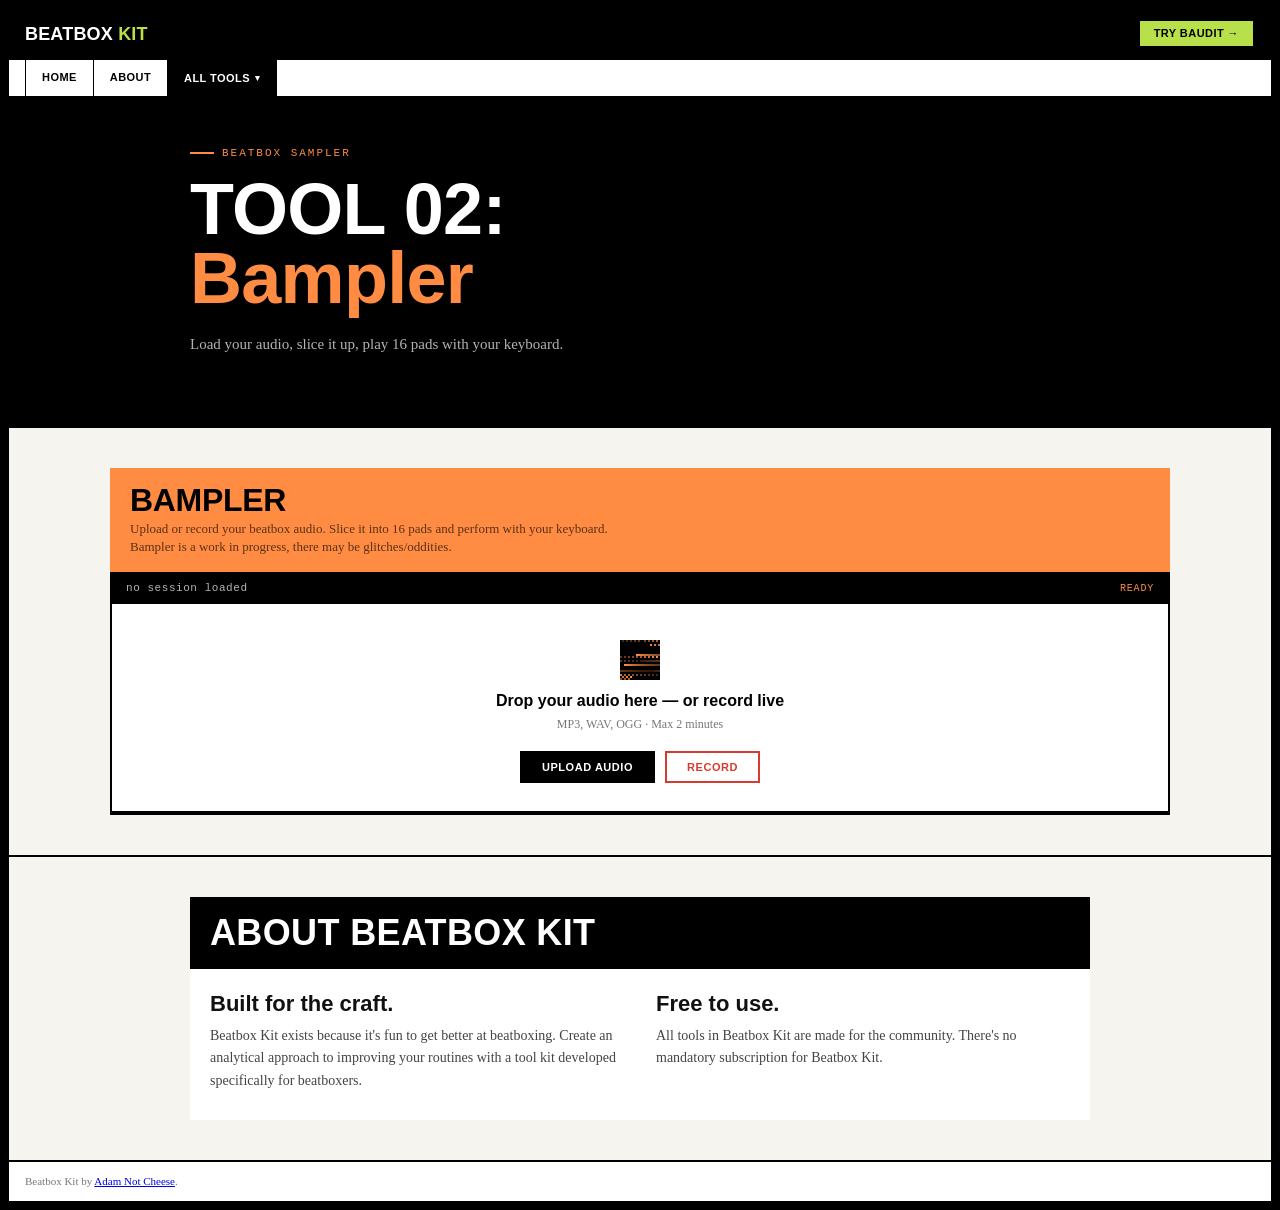
==== bampler/index.html @ cf9a3ce8 "Adding Current Local Progress Many features have been built out locally w/ Claude Sonnet prior to pu" ====
<!DOCTYPE html>
<html lang="en">

<head>
  <meta charset="UTF-8">
  <meta name="viewport" content="width=device-width, initial-scale=1.0">
  <title>Bampler — Beatbox Sampler · Beatbox Kit</title>
  <meta name="description" content="Slice your beatbox audio into 16 playable pads. Keyboard shortcuts, live recording, sample mode.">

  <link rel="stylesheet" href="../styles/bk-global.css">
  <link rel="stylesheet" href="../styles/bampler.css">
</head>

<body>

    <!-- TOP BANNER -->
  <div class="bk-top-banner">
    <a href="/" class="bk-banner-wordmark">BEATBOX <span>KIT</span></a>
    <a href="/baudit/" class="bk-banner-cta">Try Baudit →</a>
  </div>

  <!-- SITE NAV -->
  <nav class="bk-nav" aria-label="Site navigation">
    <a href="/" class="bk-nav-link">Home</a>
    <a href="#about" class="bk-nav-link">About</a>
    <div class="bk-nav-dropdown-wrap">
      <button class="bk-nav-dropdown-btn active" id="tools-dropdown-btn">
        All Tools <span class="bk-nav-dropdown-arrow">▾</span>
      </button>
      <div class="bk-nav-dropdown" id="tools-dropdown">
        <a href="/baudit/" class="bk-nav-dropdown-item baudit">Baudit — Timing Audit</a>
        <a href="/bampler/" class="bk-nav-dropdown-item bampler active">Bampler — Sampler</a>
        <a href="/branular/" class="bk-nav-dropdown-item branular">Branular — Synthesizer</a>
        <a href="/bodular/" class="bk-nav-dropdown-item bodular">Bodular — Modular</a>
      </div>
    </div>
  </nav>

  <!-- MOBILE NAV -->
  <button class="bk-hamburger" id="bk-hamburger" aria-label="Open menu">
    <span></span><span></span><span></span>
  </button>
  <nav class="bk-mobile-nav" id="bk-mobile-nav">
    <a href="/">Home</a>
    <div class="bk-mobile-tools-wrap">
      <button class="bk-mobile-tools-btn" id="bk-mobile-tools-btn">
        All Tools <span class="bk-mobile-tools-arrow">▾</span>
      </button>
      <div class="bk-mobile-tools-sub" id="bk-mobile-tools-sub">
        <a href="/baudit/" class="baudit">Baudit — Timing Audit</a>
        <a href="/bampler/" class="bampler">Bampler — Sampler</a>
        <a href="/branular/" class="branular">Branular — Synthesizer</a>
        <a href="/bodular/" class="bodular">Bodular — Modular</a>
      </div>
    </div>
    <a href="#about">About</a>
  </nav>

  <!-- HIDDEN FILE INPUT -->
  <input type="file" id="file-input" accept="audio/*" style="display:none">

  <!-- HERO -->
  <section class="lp-hero">
    <div class="lp-hero-inner">
      <div class="lp-hero-text">
        <div class="lp-hero-kicker orange">Beatbox Sampler</div>
        <h1 class="lp-hero-title orange">
          TOOL 02:<br>
          <em>Bampler</em>
        </h1>
        <p class="lp-hero-sub">
          Load your audio, slice it up, play 16 pads with your keyboard.
        </p>
      </div>
    </div>
  </section>

  <hr class="bk-rule">

  <!-- BAMPLER PAGE -->
  <div class="bampler-page">

    <!-- Tool identity bar -->
    <div class="bampler-tool-header">
      <div>
        <div class="bampler-tool-name">BAMPLER</div>
        <div class="bampler-tool-desc">Upload or record your beatbox audio. Slice it into 16 pads and perform with your keyboard.
          <br>Bampler is a work in progress, there may be glitches/oddities.
        </div>
      </div>
    </div>

    <!-- App shell -->
    <div class="bampler-shell">

      <!-- Shell title bar -->
      <div class="bampler-shell-bar">
        <span class="bampler-shell-title" id="session-name">no session loaded</span>
        <span class="bampler-shell-status" id="shell-status">READY</span>
      </div>

      <!-- App body -->
      <div class="bampler-body">

        <!-- UPLOAD PANEL -->
        <div class="upload-panel" id="upload-panel">
          <canvas id="upload-icon-canvas" width="20" height="20"></canvas>
          <div id="upload-title">Drop your audio here — or record live</div>
          <div id="upload-sub">MP3, WAV, OGG · Max 2 minutes</div>
          <div class="upload-actions">
            <button class="btn-upload" id="btn-upload">Upload Audio</button>
            <button class="btn-record" id="btn-record">
              <span id="rec-label">Record</span>
            </button>
          </div>
          <div id="rec-timer" style="display:none;">
            ⏺ <span id="rec-time-display">0:00</span> / 2:00
          </div>
          <div id="processing-indicator" style="display:none;">
            <div style="display:flex;align-items:center;gap:10px;justify-content:center;margin-bottom:8px;">
              <div class="spinner"></div>
              <span id="processing-msg">Loading audio…</span>
            </div>
          </div>
        </div>

        <!-- WAVEFORM PANEL (hidden until audio loaded) -->
        <div class="wave-panel" id="wave-panel" style="display:none;">
          <div class="wave-controls">
            <button class="wave-play-btn" id="wave-play-btn" title="Play / Pause (Space)">▶</button>
            <span class="wave-time-info">
              <span id="wave-time-cur">0:00</span> / <span id="wave-time-tot">0:00</span>
            </span>
            <div class="sample-mode-wrap">
              <label class="toggle-switch">
                <input type="checkbox" id="sample-mode-toggle">
                <div class="toggle-track"></div>
                <div class="toggle-thumb"></div>
              </label>
              <span class="sample-mode-label" id="sample-mode-label">Sample Mode: <strong>OFF</strong></span>
            </div>
            <button class="btn-reset-wave" id="btn-reset">↺ Start Over</button>
          </div>
          <div class="wave-hint" id="wave-hint" style="display:none;">Select a pad below, then drag on the waveform to set its sample region</div>
          <div class="wave-canvas-wrap">
            <canvas id="bampler-wave-canvas"></canvas>
          </div>
          <div class="wave-ruler" id="wave-ruler">
            <span class="ruler-tick">0:00</span>
            <span class="ruler-tick" id="ruler-q1"></span>
            <span class="ruler-tick" id="ruler-mid"></span>
            <span class="ruler-tick" id="ruler-q3"></span>
            <span class="ruler-tick" id="ruler-end"></span>
          </div>
        </div>

        <!-- PAD RECORD CONTROLS (hidden until audio loaded) -->
        <div class="pad-controls-row" id="pad-controls-row" style="display:none;">
          <div class="pad-rec-left">
            <button class="btn-export-pads" id="btn-export-pads" title="Download all loaded pads as WAV files in a zip">Export Pads</button>
            <button class="btn-pad-record" id="btn-pad-record">Record to Pad</button>
            <div class="rec-source-toggle" id="rec-source-toggle" title="Record source">
              <button class="rec-source-btn active" id="rec-source-mic" data-source="mic" title="Record from microphone">M</button>
              <button class="rec-source-btn" id="rec-source-kbd" data-source="keyboard" title="Record the pads as you play them">K</button>
            </div>
            <span id="pad-rec-timer" style="display:none;">⏺ <span id="pad-rec-time">0:00</span> / 2:00</span>
          </div>
          <button class="btn-auto-chop" id="btn-auto-chop" title="Randomly slice waveform into all unlocked pads">Auto Chop</button>
        </div>

        <!-- ASSIGN BAR (shown after pad recording stops) -->
        <div class="assign-bar" id="assign-bar" style="display:none;">
          <span class="assign-bar-msg">Recording captured — click a pad to assign it</span>
          <button class="assign-discard-btn" id="assign-discard-btn">✕ Discard</button>
        </div>

        <!-- PAD GRID (hidden until audio loaded) -->
        <div class="pad-grid" id="pad-grid" style="display:none;">
          <!-- generated by bampler-stuff.js -->
        </div>

        <!-- PAD KEY HINT -->
        <div class="pad-key-hint" id="pad-key-hint" style="display:none;">
          Click a pad or press its key to play. In Sample Mode, select a pad then drag the waveform to set its region. Click the key label on any pad to remap it.
        </div>

      </div><!-- /bampler-body -->
    </div><!-- /bampler-shell -->

  </div><!-- /bampler-page -->

  <hr class="bk-rule">

  <!-- ABOUT SECTION -->
  <section class="lp-about" id="about">
    <div class="bk-eyebrow" style="margin: -28px -20px 24px; border-bottom: 2px solid var(--bk-black);">ABOUT BEATBOX KIT</div>
    <div class="lp-about-inner">
      <div>
        <h2>Built for the craft.</h2>
        <p>
          Beatbox Kit exists because it's fun to get better at beatboxing. Create an analytical approach to improving your routines with a tool kit developed specifically for beatboxers.
        </p>
      </div>
      <div>
        <h2>Free to use.</h2>
        <p>
          All tools in Beatbox Kit are made for the community. There's no mandatory subscription for Beatbox Kit.
        </p>
      </div>
    </div>
  </section>

  <!-- FOOTER -->
  <footer class="bk-footer">
    <span class="bk-footer-copy">Beatbox Kit by <a href="https://www.notcheese.lol" target="_blank">Adam Not Cheese</a>.</span>
  </footer>

  <script src="../js/bampler/bampler-stuff.js" defer></script>
  <script src="../js/bampler/bampler-upload-animation.js" defer></script>
  <script src="../js/navbar-stuff.js" defer></script>
  <script>
    document.addEventListener('DOMContentLoaded', () => {
      if (typeof Bampler !== 'undefined') Bampler.init();
    });
    if (document.readyState === 'complete' || document.readyState === 'interactive') {
      setTimeout(() => { if (typeof Bampler !== 'undefined') Bampler.init(); }, 0);
    }
  </script>

</body>

</html>
---- styles/bk-global.css ----
/* bk-global.css — Beatbox Kit shared design system
   Inspired by Dell.com 1996: flat color blocks, hard borders,
   Arial Black display, Times New Roman body, zero border-radius.
   ─────────────────────────────────────────────────────────── */

/* ── TOKENS ── */
:root {
  /* Core palette */
  --bk-black:      #000000;
  --bk-white:      #ffffff;
  --bk-canvas:     #f5f4ef;   /* aged paper — warmer than pure white */

  /* Tool tints — one per tool, used for ribbon cards */
  --bk-baudit:     #b8e04a;   /* electric lime — Baudit's color */
  --bk-baudit-dk:  #8aaa2c;   /* darker lime for borders on light bg */
  --bk-bampler:    #ff8c42;   /* warm orange — Bampler's color */
  --bk-bampler-dk: #c95f10;   /* darker orange for borders on light bg */
  --bk-branular:    #4de8ff;   /* electric cyan — Branular's color */
  --bk-branular-dk: #1aa8c4;   /* deeper teal for borders on light bg */
  --bk-bodular:    #b16cff;   /* electric violet — Bodular's color */
  --bk-bodular-dk: #7a3fc9;   /* deeper violet for borders on light bg */

  /* UI chrome */
  --bk-frame:      #000000;   /* page border, hard rules */
  --bk-ink:        #111111;   /* body text */
  --bk-ink-mid:    #444444;   /* secondary text */
  --bk-ink-mute:   #777777;   /* captions, labels */
  --bk-rule:       #000000;   /* 1px dividers */

  /* Semantic */
  --bk-fast:       #d63b2f;   /* too fast — red */
  --bk-slow:       #e08a00;   /* too slow — amber */
  --bk-ok:         #3a7d44;   /* on beat — green */
  --bk-onbeat: #00f5d4d9;

  /* Typography */
  --font-display:  'Arial Black', 'Arial Bold', Arial, sans-serif;
  --font-body:     'Times New Roman', Times, serif;
  --font-mono:     'Courier New', Courier, monospace;

  /* Frame */
  --frame-size:    8px;
}

/* ── RESET ── */
*, *::before, *::after {
  box-sizing: border-box;
  margin: 0;
  padding: 0;
}

/* ── BASE ── */
html {
  scroll-behavior: smooth;
  background: var(--bk-black);  /* frame color shows through */
}

body {
  font-family: var(--font-body);
  font-size: 14px;
  line-height: 1.4;
  color: var(--bk-ink);
  background: var(--bk-canvas);

  /* The signature Dell page frame — black border on all sides */
  margin: var(--frame-size);
  min-height: calc(100vh - var(--frame-size) * 2);
  border: 1px solid var(--bk-black);
  overflow-x: hidden;
}

/* ── TOP BANNER ── */
.bk-top-banner {
  background: var(--bk-black);
  color: var(--bk-white);
  padding: 10px 16px;
  display: flex;
  align-items: center;
  justify-content: space-between;
  gap: 12px;
  border-bottom: 2px solid var(--bk-black);
}

.bk-banner-wordmark {
  font-family: var(--font-display);
  font-size: 18px;
  font-weight: 900;
  letter-spacing: 0.01em;
  color: var(--bk-white);
  text-decoration: none;
  line-height: 1;
}

.bk-banner-wordmark span {
  color: var(--bk-baudit);
}

.bk-banner-tagline {
  font-family: var(--font-body);
  font-size: 11px;
  color: rgba(255,255,255,0.6);
  letter-spacing: 0.05em;
  display: none; /* shows at wider widths */
}

.bk-banner-cta {
  background: var(--bk-baudit);
  color: var(--bk-black);
  font-family: var(--font-display);
  font-size: 11px;
  font-weight: 900;
  padding: 5px 14px;
  border: 2px solid var(--bk-black);
  text-decoration: none;
  text-transform: uppercase;
  letter-spacing: 0.04em;
  white-space: nowrap;
  cursor: pointer;
  display: inline-block;
}

.bk-banner-cta.orange {
  background: var(--bk-bampler);
}

/* ── SITE NAV ── */
.bk-nav {
  background: var(--bk-white);
  border-bottom: 2px solid var(--bk-black);
  padding: 0 16px;
  display: flex;
  align-items: stretch;
  gap: 0;
}

.bk-nav-link {
  font-family: var(--font-display);
  font-size: 11px;
  font-weight: 900;
  color: var(--bk-black);
  text-decoration: none;
  text-transform: uppercase;
  letter-spacing: 0.04em;
  padding: 10px 16px;
  border-right: 1px solid var(--bk-black);
  display: flex;
  align-items: center;
  white-space: nowrap;
}

.bk-nav-link:first-child { border-left: 1px solid var(--bk-black); }

.bk-nav-link.active,
.bk-nav-link:hover {
  background: var(--bk-black);
  color: var(--bk-white);
}

.bk-nav-link.active.baudit,
.bk-nav-link.baudit:hover {
  background: var(--bk-baudit);
  color: var(--bk-black);
}

.bk-nav-link.active.bampler,
.bk-nav-link.bampler:hover {
  background: var(--bk-bampler);
  color: var(--bk-black);
}

.bk-nav-link.active.branular,
.bk-nav-link.bampler:hover {
  background: var(--bk-branular);
  color: var(--bk-black);
}

/* ── NAV TOOLS DROPDOWN ── */
.bk-nav-dropdown-wrap {
  position: relative;
  display: flex;
  align-items: stretch;
}

.bk-nav-dropdown-btn {
  font-family: var(--font-display);
  font-size: 11px;
  font-weight: 900;
  color: var(--bk-black);
  background: none;
  border: none;
  border-right: 1px solid var(--bk-black);
  text-transform: uppercase;
  letter-spacing: 0.04em;
  padding: 10px 16px;
  cursor: pointer;
  display: flex;
  align-items: center;
  gap: 5px;
  white-space: nowrap;
  line-height: 1;
}
.bk-nav-dropdown-btn:hover,
.bk-nav-dropdown-btn.open, .bk-nav-dropdown-btn.active {
  background: var(--bk-black);
  color: var(--bk-white);
}

.bk-nav-dropdown-arrow {
  font-size: 9px;
  line-height: 1;
  transition: transform 0.15s;
}
.bk-nav-dropdown-btn.open .bk-nav-dropdown-arrow {
  transform: rotate(180deg);
}


.bk-nav-dropdown {
  display: none;
  position: absolute;
  top: 100%;
  left: 0;
  background: var(--bk-white);
  border-top: none;
  z-index: 200;
  min-width: 200px;
}
.bk-nav-dropdown.open { display: block; }

.bk-nav-dropdown-item {
  display: block;
  font-family: var(--font-display);
  font-size: 11px;
  font-weight: 900;
  text-transform: uppercase;
  letter-spacing: 0.04em;
  padding: 10px 16px;
  color: var(--bk-black);
  text-decoration: none;
  border-bottom: 1px solid var(--bk-black);
  white-space: nowrap;
}
.bk-nav-dropdown-item:last-child { border-bottom: none; }
.bk-nav-dropdown-item.baudit:hover { background: var(--bk-baudit); }
.bk-nav-dropdown-item.bampler:hover { background: var(--bk-bampler); }
.bk-nav-dropdown-item.branular:hover { background: var(--bk-branular); }
.bk-nav-dropdown-item.bodular:hover { background: var(--bk-bodular); }

.bk-nav-dropdown-item.baudit.active{
  background: var(--bk-baudit);
}

.bk-nav-dropdown-item.bampler.active{
  background: var(--bk-bampler);
}

.bk-nav-dropdown-item.branular.active{
  background: var(--bk-branular);
}

.bk-nav-dropdown-item.bodular.active{
  background: var(--bk-bodular);
}

/* ── MOBILE TOOLS SUBMENU ── */
.bk-mobile-tools-wrap {
  border-bottom: 1px solid rgba(255,255,255,0.15);
}

.bk-mobile-tools-btn {
  width: 100%;
  text-align: left;
  display: flex;
  justify-content: space-between;
  align-items: center;
  padding: 12px 20px;
  background: none;
  border: none;
  color: var(--bk-white);
  font-family: var(--font-display);
  font-size: 13px;
  font-weight: 900;
  text-transform: uppercase;
  letter-spacing: 0.04em;
  cursor: pointer;
}
.bk-mobile-tools-btn:hover { background: rgba(255,255,255,0.08); }

.bk-mobile-tools-arrow { font-size: 10px; transition: transform 0.15s; }
.bk-mobile-tools-btn.open .bk-mobile-tools-arrow { transform: rotate(180deg); }

.bk-mobile-tools-sub { display: none; background: rgba(255,255,255,0.06); }
.bk-mobile-tools-sub.open { display: block; }

.bk-mobile-tools-sub a {
  display: block;
  padding: 10px 20px 10px 32px;
  font-family: var(--font-display);
  font-size: 12px;
  font-weight: 900;
  color: rgba(255,255,255,0.8);
  text-decoration: none;
  text-transform: uppercase;
  letter-spacing: 0.04em;
  border-bottom: 1px solid rgba(255,255,255,0.08);
}
.bk-mobile-tools-sub a:last-child { border-bottom: none; }
.bk-mobile-tools-sub a.baudit:hover { background: var(--bk-baudit); color: var(--bk-black); }
.bk-mobile-tools-sub a.bampler:hover { background: var(--bk-bampler); color: var(--bk-black); }
.bk-mobile-tools-sub a.branular:hover { background: var(--bk-branular); color: var(--bk-black); }
.bk-mobile-tools-sub a.bodular:hover { background: var(--bk-bodular); color: var(--bk-black); }

/* ── SECTION EYEBROW (ribbon heading) ── */
.bk-eyebrow {
  background: var(--bk-black);
  color: var(--bk-white);
  font-family: var(--font-display);
  font-size: clamp(22px, 4vw, 36px);
  font-weight: 900;
  line-height: 1;
  padding: 18px 20px 16px;
  letter-spacing: 0.01em;
  border-bottom: 2px solid var(--bk-black);
}

.bk-eyebrow.baudit {
  background: var(--bk-baudit);
  color: var(--bk-black);
}

/* ── RIBBON CARD ── */
.bk-ribbon {
  border: 1px solid var(--bk-black);
  border-top: none;
  display: grid;
  grid-template-columns: 1fr auto;
}

.bk-ribbon-title {
  background: var(--bk-white);
  border-bottom: 1px solid var(--bk-black);
  grid-column: 1 / -1;
  padding: 6px 12px;
  font-family: var(--font-display);
  font-size: 11px;
  font-weight: 900;
  letter-spacing: 0.08em;
  text-transform: uppercase;
  margin-top: 10px;
}

.bk-ribbon-body {
  padding: 14px 16px;
  font-family: var(--font-body);
  font-size: 14px;
  line-height: 1.5;
  color: var(--bk-ink);
}

.bk-ribbon-body.baudit { background: var(--bk-baudit); }
.bk-ribbon-body.white  { background: var(--bk-white); }
.bk-ribbon-body.canvas { background: var(--bk-canvas); }

.bk-ribbon-aside {
  padding: 14px 16px;
  border-left: 1px solid var(--bk-black);
  background: var(--bk-white);
  display: flex;
  flex-direction: column;
  align-items: center;
  justify-content: center;
  gap: 8px;
  min-width: 120px;
  text-align: center;
}

/* ── NEW! BURST STICKER ── */
.bk-sticker-new {
  display: inline-block;
  background: var(--bk-baudit);
  color: var(--bk-black);
  font-family: var(--font-display);
  font-size: 10px;
  font-weight: 900;
  padding: 3px 7px;
  border: 2px solid var(--bk-black);
  text-transform: uppercase;
  letter-spacing: 0.06em;
  transform: rotate(-8deg);
  margin-right: 8px;
  vertical-align: middle;
  line-height: 1.2;
}

.bk-sticker-new.orange {
  background: var(--bk-bampler);
}

.bk-sticker-new.cyan {
  background: var(--bk-branular);
}

/* ── BUTTONS ── */
.bk-btn {
  font-family: var(--font-display);
  font-size: 12px;
  font-weight: 900;
  text-transform: uppercase;
  letter-spacing: 0.04em;
  padding: 7px 18px;
  border: 2px solid var(--bk-black);
  cursor: pointer;
  text-decoration: none;
  display: inline-flex;
  align-items: center;
  gap: 6px;
  line-height: 1;
  white-space: nowrap;
  border-radius: 0;
  transition: none;
}

.bk-btn-primary {
  background: var(--bk-black);
  color: var(--bk-white);
}

.bk-btn-primary:hover {
  background: var(--bk-baudit);
  color: var(--bk-black);
  border-color: var(--bk-black);
}

.bk-btn-primary.orange:hover {
  background: var(--bk-bampler);
  color: var(--bk-black);
  border-color: var(--bk-black);
}

.bk-btn-primary.cyan:hover {
  background: var(--bk-branular);
  color: var(--bk-black);
  border-color: var(--bk-black);
}


.bk-btn-secondary {
  background: var(--bk-white);
  color: var(--bk-black);
}

.bk-btn-secondary:hover {
  background: var(--bk-canvas);
}

.bk-btn-baudit {
  background: var(--bk-baudit);
  color: var(--bk-black);
}

.bk-btn-baudit:hover {
  background: var(--bk-baudit-dk);
  color: var(--bk-white);
  border-color: var(--bk-baudit-dk);
}

.bk-btn-bampler {
  background: var(--bk-black);
  color: var(--bk-white);
}

.bk-btn-bampler:hover {
  background: var(--bk-bampler);
  color: var(--bk-black);
}

/* ── HARD RULE ── */
.bk-rule {
  border: none;
  border-top: 2px solid var(--bk-black);
  margin: 0;
}

.bk-rule-thin {
  border: none;
  border-top: 1px solid var(--bk-black);
  margin: 0;
}

/* ── FOOTER ── */
.bk-footer {
  border-top: 2px solid var(--bk-black);
  background: var(--bk-white);
  padding: 12px 16px;
  display: flex;
  align-items: center;
  justify-content: space-between;
  flex-wrap: wrap;
  gap: 8px;
}

.bk-footer-copy {
  font-family: var(--font-body);
  font-size: 11px;
  color: var(--bk-ink-mute);
}

.bk-footer-links {
  list-style: none;
  display: flex;
  gap: 0;
}

.bk-footer-links li + li::before {
  content: '·';
  padding: 0 6px;
  color: var(--bk-ink-mute);
  font-size: 11px;
}

.bk-footer-links a {
  font-family: var(--font-body);
  font-size: 11px;
  color: var(--bk-ink-mute);
  text-decoration: none;
}

.bk-footer-links a:hover {
  text-decoration: underline;
  color: var(--bk-black);
}

/* ── DATA MONO — for BPM, timestamps, deviations ── */
.bk-mono {
  font-family: var(--font-mono);
  font-size: 12px;
}

/* ── BADGES ── */
.bk-badge {
  font-family: var(--font-display);
  font-size: 10px;
  font-weight: 900;
  letter-spacing: 0.06em;
  text-transform: uppercase;
  padding: 2px 7px;
  border: 1px solid currentColor;
  display: inline-block;
  line-height: 1.4;
}

.bk-badge-fast { color: var(--bk-fast); border-color: var(--bk-fast); }
.bk-badge-slow { color: var(--bk-slow); border-color: var(--bk-slow); }
.bk-badge-ok   { color: var(--bk-ok);   border-color: var(--bk-ok); }

/* ── MOBILE HAMBURGER ── */
.bk-hamburger {
  display: none;
  flex-direction: column;
  gap: 4px;
  cursor: pointer;
  padding: 8px;
  background: none;
  border: 1px solid var(--bk-black);
}

.bk-hamburger span {
  width: 20px;
  height: 2px;
  background: var(--bk-black);
  display: block;
}

.bk-mobile-nav {
  display: none;
  background: var(--bk-black);
  padding: 0;
  border-bottom: 2px solid var(--bk-black);
}

.bk-mobile-nav.open { display: block; }

.bk-mobile-nav a {
  display: block;
  padding: 12px 20px;
  font-family: var(--font-display);
  font-size: 13px;
  font-weight: 900;
  color: var(--bk-white);
  text-decoration: none;
  text-transform: uppercase;
  border-bottom: 1px solid rgba(255,255,255,0.15);
  letter-spacing: 0.04em;
}

.bk-mobile-nav a:hover {
  background: var(--bk-baudit);
  color: var(--bk-black);
}

 /* ── LANDING-SPECIFIC ── */

    /* HERO */
    .lp-hero {
      background: var(--bk-black);
      color: var(--bk-white);
      padding: 48px 20px 40px;
      border-bottom: 2px solid var(--bk-black);
      position: relative;
      overflow: hidden;
    }

    .lp-hero-inner {
      max-width: 900px;
      margin: 0 auto;
      display: grid;
      grid-template-columns: 1fr;
      gap: 40px;
      align-items: center;
    }


    .lp-hero-kicker {
      font-family: var(--font-mono);
      font-size: 11px;
      letter-spacing: 0.18em;
      text-transform: uppercase;
      color: var(--bk-baudit);
      margin-bottom: 14px;
      display: flex;
      align-items: center;
      gap: 8px;
    }

    .lp-hero-kicker::before {
      content: '';
      width: 24px;
      height: 2px;
      background: var(--bk-baudit);
      display: inline-block;
    }

    .lp-hero-title {
      font-family: var(--font-display);
      font-size: clamp(32px, 6vw, 72px);
      font-weight: 900;
      line-height: 0.95;
      letter-spacing: -0.01em;
      margin-bottom: 20px;
      color: var(--bk-white);
    }

    .lp-hero-title em {
      font-style: normal;
      color: var(--bk-baudit);
    }

    .lp-hero-sub {
      font-family: var(--font-body);
      font-size: 15px;
      line-height: 1.6;
      color: rgba(255, 255, 255, 0.7);
      margin-bottom: 28px;
      max-width: 380px;
    }

    .lp-hero-actions {
      display: flex;
      gap: 10px;
      flex-wrap: wrap;
    }

    /* Hero right — waveform display panel */
    .lp-hero-panel {
      background: var(--bk-canvas);
      border: 2px solid var(--bk-baudit);
      position: relative;
    }

    .lp-hero-panel-label {
      background: var(--bk-baudit);
      color: var(--bk-black);
      font-family: var(--font-display);
      font-size: 10px;
      font-weight: 900;
      letter-spacing: 0.1em;
      text-transform: uppercase;
      padding: 4px 10px;
      border-bottom: 2px solid var(--bk-black);
    }

    .lp-hero-panel-body {
      padding: 16px;
    }

    .lp-hero-wave {
      width: 100%;
      height: 80px;
      background: var(--bk-black);
      border: 1px solid var(--bk-black);
      display: block;
      margin-bottom: 10px;
    }

    .lp-hero-stats {
      display: grid;
      grid-template-columns: repeat(3, 1fr);
      gap: 0;
      border: 1px solid var(--bk-black);
    }

    .lp-hero-stat {
      padding: 8px;
      text-align: center;
      border-right: 1px solid var(--bk-black);
    }

    .lp-hero-stat:last-child {
      border-right: none;
    }

    .lp-hero-stat-val {
      font-family: var(--font-display);
      font-size: 20px;
      font-weight: 900;
      line-height: 1;
      color: var(--bk-black);
      margin-bottom: 2px;
    }

    .lp-hero-stat-lbl {
      font-family: var(--font-mono);
      font-size: 9px;
      text-transform: uppercase;
      letter-spacing: 0.1em;
      color: var(--bk-ink-mute);
    }

    /* TOOLS SECTION */
    .lp-tools {
      max-width: 900px;
      margin: 0 auto;
      padding: 0 0 40px;
    }

    /* BAUDIT RIBBON CARD */
    .lp-tool-card {
      border: 2px solid var(--bk-black);
      border-top: none;
      display: grid;
      grid-template-columns: 1fr 180px;
    }

    .lp-tool-left {
      background: var(--bk-baudit);
      padding: 20px;
    }

   .lp-tool-left.orange {
      background: var(--bk-bampler);
      padding: 20px;
    }

    .lp-tool-left.cyan {
      background: var(--bk-branular);
      padding: 20px;
    }

    .lp-tool-name {
      font-family: var(--font-display);
      font-size: 28px;
      font-weight: 900;
      line-height: 1;
      color: var(--bk-black);
      margin-bottom: 8px;
      display: flex;
      align-items: center;
      gap: 10px;
    }

    .lp-tool-desc {
      font-family: var(--font-body);
      font-size: 14px;
      line-height: 1.5;
      color: var(--bk-black);
      margin-bottom: 16px;
      max-width: 480px;
    }

    .lp-tool-features {
      list-style: none;
      margin-bottom: 18px;
    }

    .lp-tool-features li {
      font-family: var(--font-body);
      font-size: 13px;
      color: var(--bk-black);
      padding: 3px 0;
    }

    .lp-tool-features li::before {
      content: '→ ';
      font-weight: bold;
    }

    .lp-tool-right {
      background: var(--bk-white);
      padding: 20px 16px;
      display: flex;
      flex-direction: column;
      align-items: center;
      justify-content: center;
      gap: 12px;
      text-align: center;
    }

    .lp-tool-icon {
      font-size: 40px;
      line-height: 1;
    }

    .lp-tool-tagline {
      font-family: var(--font-display);
      font-size: 10px;
      font-weight: 900;
      text-transform: uppercase;
      letter-spacing: 0.06em;
      color: var(--bk-ink-mid);
      line-height: 1.3;
    }

    /* COMING SOON TOOLS */
    .lp-coming-soon {
      border: 2px solid var(--bk-black);
      border-top: none;
      display: grid;
      grid-template-columns: repeat(3, 1fr);
    }

    .lp-coming-item {
      padding: 14px 16px;
      border-right: 1px solid var(--bk-black);
      background: var(--bk-white);
    }

    .lp-coming-item:last-child {
      border-right: none;
    }

    .lp-coming-item-name {
      font-family: var(--font-display);
      font-size: 13px;
      font-weight: 900;
      text-transform: uppercase;
      letter-spacing: 0.04em;
      margin-bottom: 4px;
    }

    .lp-coming-item-desc {
      font-family: var(--font-body);
      font-size: 12px;
      color: var(--bk-ink-mid);
      line-height: 1.4;
      margin-bottom: 5px;
    }

    .lp-coming-label {
      font-family: var(--font-mono);
      font-size: 9px;
      text-transform: uppercase;
      letter-spacing: 0.1em;
      color: var(--bk-ink-mute);
      margin-top: 6px;
    }

    #upload-icon-canvas {
      width: 40px;
      height: 40px;
      display: block;
      margin: 0 auto 10px;
      image-rendering: pixelated;
      image-rendering: crisp-edges;
}



    /* SECTION DIVIDER LABEL */
    .lp-section-label {
      max-width: 900px;
      margin: 0 auto;
      padding-top: 40px;
    }

    /* HERO WAVE ANIMATION */
    @keyframes wave-scroll {
      from {
        transform: translateX(0);
      }

      to {
        transform: translateX(-50%);
      }
    }

    .lp-wave-track {
      overflow: hidden;
      height: 80px;
      background: var(--bk-black);
      position: relative;
    }

    .lp-wave-inner {
      display: flex;
      height: 100%;
      animation: wave-scroll 8s linear infinite;
      width: 200%;
    }

    /* RESPONSIVE */
    @media (max-width: 700px) {
      .lp-hero-inner {
        grid-template-columns: 1fr;
        gap: 24px;
      }

      .lp-hero-panel {
        display: none;
      }

      /* hide panel on mobile */
      .lp-tool-card {
        grid-template-columns: 1fr;
      }

      .lp-tool-right {
        display: none;
      }

      .lp-coming-soon {
        grid-template-columns: 1fr;
      }

      .lp-coming-item {
        border-right: none;
        border-bottom: 1px solid var(--bk-black);
      }

      .lp-coming-item:last-child {
        border-bottom: none;
      }

      .lp-about-inner {
        grid-template-columns: 1fr;
        gap: 20px;
      }

      .lp-hero {
        padding: 32px 16px 28px;
      }
    }

/* ABOUT STRIP */
    .lp-about {
      background: var(--bk-white);
      padding: 28px 20px;
      max-width: 900px;
      margin: 40px auto;
    }

    .lp-about-inner {
      display: grid;
      grid-template-columns: 1fr 1fr;
      gap: 32px;
    }

    .lp-about h2 {
      font-family: var(--font-display);
      font-size: 22px;
      font-weight: 900;
      line-height: 1;
      margin-bottom: 10px;
    }

    .lp-about p {
      font-family: var(--font-body);
      font-size: 14px;
      line-height: 1.6;
      color: var(--bk-ink-mid);
    }

/* ── RESPONSIVE ── */
@media (min-width: 640px) {
  .bk-banner-tagline { display: block; }
  :root { --frame-size: 8px; }
}

@media (max-width: 600px) {
  body { margin: 4px; min-height: calc(100vh - 8px); }
  :root { --frame-size: 4px; }
  .bk-nav { display: none; }
  .bk-hamburger { display: flex; }
  .bk-top-banner { padding: 8px 12px; }
  .bk-banner-wordmark { font-size: 15px; }
    .lp-about-inner {
    display: flex;
    flex-direction: column;
  }
}

/* ── REDUCED MOTION ── */
@media (prefers-reduced-motion: reduce) {
  * { animation: none !important; transition: none !important; }
}
---- styles/bampler.css ----
/* bampler.css — Bampler sampler page styles
   Applies on top of bk-global.css
   Dell 1996 system: flat fills, hard borders, no radius
   ──────────────────────────────────────────────────── */

/* ── PAGE LAYOUT ── */
.bampler-page {
  max-width: 1060px;
  margin: 0 auto;
  padding: 40px 0 40px;
}

/* ── TOOL HEADER ── */
.bampler-tool-header {
  background: var(--bk-bampler);
  border-bottom: 2px solid var(--bk-black);
  padding: 16px 20px;
  display: flex;
  align-items: center;
  justify-content: space-between;
  flex-wrap: wrap;
  gap: 12px;
}

.bampler-tool-name {
  font-family: var(--font-display);
  font-size: 32px;
  font-weight: 900;
  line-height: 1;
  color: var(--bk-black);
  letter-spacing: -0.01em;
}

.bampler-tool-desc {
  font-family: var(--font-body);
  font-size: 13px;
  color: rgba(0,0,0,0.65);
  margin-top: 4px;
}

.lp-hero-kicker.orange {
  color: var(--bk-bampler);
}

.lp-hero-kicker.orange:before {
  background: var(--bk-bampler);
}

.lp-hero-title.orange em{
  color: var(--bk-bampler);
}


/* ── APP SHELL ── */
.bampler-shell {
  border: 2px solid var(--bk-black);
  border-top: none;
}

.bampler-shell-bar {
  background: var(--bk-black);
  color: var(--bk-white);
  padding: 7px 14px;
  display: flex;
  align-items: center;
  justify-content: space-between;
  gap: 10px;
}

.bampler-shell-title {
  font-family: var(--font-mono);
  font-size: 11px;
  letter-spacing: 0.05em;
  color: rgba(255,255,255,0.7);
}

.bampler-shell-status {
  font-family: var(--font-mono);
  font-size: 10px;
  color: var(--bk-bampler);
  letter-spacing: 0.08em;
  text-transform: uppercase;
}

/* ── UPLOAD PANEL ── */
.upload-panel {
  background: var(--bk-white);
  border-bottom: 2px solid var(--bk-black);
  padding: 36px 20px 28px;
  text-align: center;
  position: relative;
}

.upload-panel.dragging {
  background: #fff4ec;
  outline: 3px dashed var(--bk-bampler);
  outline-offset: -6px;
}

#upload-title {
  font-family: var(--font-display);
  font-size: 16px;
  font-weight: 900;
  color: var(--bk-black);
  margin-bottom: 4px;
}

#upload-sub {
  font-family: var(--font-body);
  font-size: 12px;
  color: var(--bk-ink-mute);
  margin-bottom: 18px;
}

.upload-actions {
  display: flex;
  gap: 10px;
  justify-content: center;
  flex-wrap: wrap;
}

.btn-upload {
  background: var(--bk-black);
  color: var(--bk-white);
  font-family: var(--font-display);
  font-size: 11px;
  font-weight: 900;
  text-transform: uppercase;
  letter-spacing: 0.05em;
  padding: 8px 20px;
  border: 2px solid var(--bk-black);
  cursor: pointer;
  border-radius: 0;
  display: inline-flex;
  align-items: center;
  gap: 6px;
}
.btn-upload:hover {
  background: var(--bk-bampler);
  color: var(--bk-black);
}
.btn-upload:disabled {
  opacity: 0.35;
  cursor: not-allowed;
  pointer-events: none;
}

.btn-record {
  background: var(--bk-white);
  color: var(--bk-fast);
  font-family: var(--font-display);
  font-size: 11px;
  font-weight: 900;
  text-transform: uppercase;
  letter-spacing: 0.05em;
  padding: 8px 20px;
  border: 2px solid var(--bk-fast);
  cursor: pointer;
  border-radius: 0;
  display: inline-flex;
  align-items: center;
  gap: 6px;
}
.btn-record:hover,
.btn-record.recording {
  background: var(--bk-fast);
  color: var(--bk-white);
}
.btn-record:disabled {
  opacity: 0.35;
  cursor: not-allowed;
  pointer-events: none;
}

#rec-timer {
  margin-top: 12px;
  font-family: var(--font-mono);
  font-size: 13px;
  color: var(--bk-fast);
  letter-spacing: 0.1em;
}

#processing-indicator {
  margin-top: 16px;
}

#processing-msg {
  font-family: var(--font-mono);
  font-size: 11px;
  color: var(--bk-ink-mid);
  letter-spacing: 0.06em;
  text-transform: uppercase;
}

@keyframes spin { to { transform: rotate(360deg); } }
.spinner {
  width: 16px; height: 16px;
  border: 2px solid rgba(0,0,0,0.15);
  border-top-color: var(--bk-black);
  border-radius: 50%;
  animation: spin 0.7s linear infinite;
  flex-shrink: 0;
}

/* ── WAVEFORM PANEL ── */
.wave-panel {
  background: var(--bk-white);
  border-bottom: 2px solid var(--bk-black);
}

.wave-controls {
  display: flex;
  align-items: center;
  gap: 10px;
  padding: 8px 12px;
  border-bottom: 1px solid var(--bk-black);
  background: var(--bk-canvas);
  flex-wrap: wrap;
}

.wave-play-btn {
  width: 30px; height: 30px;
  background: var(--bk-black);
  color: var(--bk-white);
  border: 2px solid var(--bk-black);
  cursor: pointer;
  display: flex;
  align-items: center;
  justify-content: center;
  font-size: 11px;
  flex-shrink: 0;
  border-radius: 0;
}
.wave-play-btn:hover {
  background: var(--bk-bampler);
  color: var(--bk-black);
  border-color: var(--bk-black);
}

.wave-time-info {
  font-family: var(--font-mono);
  font-size: 11px;
  color: var(--bk-ink-mid);
  letter-spacing: 0.05em;
  white-space: nowrap;
}

.sample-mode-wrap {
  display: flex;
  align-items: center;
  gap: 8px;
  margin-left: auto;
}

.sample-mode-label {
  font-family: var(--font-mono);
  font-size: 10px;
  text-transform: uppercase;
  letter-spacing: 0.08em;
  color: var(--bk-ink-mid);
  white-space: nowrap;
}

.sample-mode-label strong {
  color: var(--bk-black);
}

/* Toggle switch (bampler-flavored) */
.toggle-switch {
  position: relative;
  width: 44px;
  height: 24px;
  cursor: pointer;
  flex-shrink: 0;
  display: inline-block;
}
.toggle-switch input { display: none; }
.toggle-track {
  position: absolute;
  inset: 0;
  background: var(--bk-canvas);
  border: 2px solid var(--bk-black);
  transition: background 0.2s;
}
.toggle-thumb {
  position: absolute;
  top: 5px; left: 5px;
  width: 14px; height: 14px;
  background: var(--bk-ink-mute);
  transition: transform 0.2s, background 0.2s;
}
.toggle-switch input:checked + .toggle-track { background: var(--bk-bampler); }
.toggle-switch input:checked ~ .toggle-thumb {
  transform: translateX(20px);
  background: var(--bk-black);
}

.btn-reset-wave {
  background: transparent;
  border: 1px solid var(--bk-black);
  color: var(--bk-ink-mid);
  font-family: var(--font-mono);
  font-size: 10px;
  text-transform: uppercase;
  letter-spacing: 0.06em;
  padding: 4px 10px;
  cursor: pointer;
  border-radius: 0;
  white-space: nowrap;
}
.btn-reset-wave:hover {
  background: var(--bk-black);
  color: var(--bk-white);
}

/* Wave hint bar */
.wave-hint {
  font-family: var(--font-mono);
  font-size: 10px;
  text-transform: uppercase;
  letter-spacing: 0.07em;
  color: var(--bk-white);
  background: var(--bk-black);
  padding: 5px 12px;
  border-bottom: 1px solid var(--bk-black);
}

/* Waveform canvas */
.wave-canvas-wrap {
  position: relative;
  overflow: hidden;
}

#bampler-wave-canvas {
  width: 100%;
  height: 100px;
  display: block;
  cursor: pointer;
}

/* Wave ruler */
.wave-ruler {
  display: flex;
  justify-content: space-between;
  padding: 4px 14px;
  border-top: 1px solid var(--bk-black);
  background: var(--bk-canvas);
}

.ruler-tick {
  font-family: var(--font-mono);
  font-size: 9px;
  color: var(--bk-ink-mute);
  letter-spacing: 0.05em;
}

/* ── PAD RECORD CONTROLS ── */
.pad-controls-row {
  display: flex;
  align-items: center;
  gap: 14px;
  padding: 8px 14px;
  background: var(--bk-canvas);
  border-bottom: 1px solid var(--bk-black);
  flex-wrap: wrap;
}

.pad-rec-left {
  display: flex;
  align-items: center;
  gap: 10px;
}

.btn-export-pads {
  background: var(--bk-white);
  color: var(--bk-black);
  font-family: var(--font-display);
  font-size: 10px;
  font-weight: 900;
  text-transform: uppercase;
  letter-spacing: 0.05em;
  padding: 6px 14px;
  border: 2px solid var(--bk-black);
  cursor: pointer;
  border-radius: 0;
  white-space: nowrap;
}
.btn-export-pads:hover {
  background: var(--bk-bampler);
  color: var(--bk-black);
}

.btn-pad-record {
  background: var(--bk-white);
  color: var(--bk-fast);
  font-family: var(--font-display);
  font-size: 10px;
  font-weight: 900;
  text-transform: uppercase;
  letter-spacing: 0.05em;
  padding: 6px 14px;
  border: 2px solid var(--bk-fast);
  cursor: pointer;
  border-radius: 0;
  white-space: nowrap;
}
.btn-pad-record:hover,
.btn-pad-record.recording {
  background: var(--bk-fast);
  color: var(--bk-white);
}

#pad-rec-timer {
  font-family: var(--font-mono);
  font-size: 11px;
  color: var(--bk-fast);
  letter-spacing: 0.1em;
}

/* Record source toggle (Mic / Keyboard) */
.rec-source-toggle {
  display: flex;
  border: 1px solid var(--bk-black);
}

.rec-source-btn {
  font-family: var(--font-mono);
  font-size: 11px;
  font-weight: bold;
  background: var(--bk-white);
  color: var(--bk-ink-mute);
  border: none;
  padding: 5px 9px;
  cursor: pointer;
  border-radius: 0;
  line-height: 1;
}
.rec-source-btn + .rec-source-btn { border-left: 1px solid var(--bk-black); }
.rec-source-btn:hover { background: var(--bk-canvas); color: var(--bk-black); }
.rec-source-btn.active {
  background: var(--bk-black);
  color: var(--bk-white);
}
.rec-source-toggle.disabled .rec-source-btn {
  opacity: 0.4;
  cursor: not-allowed;
  pointer-events: none;
}

.pad-rec-hint {
  font-family: var(--font-body);
  font-size: 11px;
  color: var(--bk-ink-mute);
}

/* ── ASSIGN BAR ── */
.assign-bar {
  display: flex;
  align-items: center;
  justify-content: space-between;
  gap: 12px;
  padding: 9px 14px;
  background: var(--bk-bampler);
  border-bottom: 2px solid var(--bk-black);
  flex-wrap: wrap;
}

.assign-bar-msg {
  font-family: var(--font-display);
  font-size: 12px;
  font-weight: 900;
  text-transform: uppercase;
  letter-spacing: 0.04em;
  color: var(--bk-black);
}

.assign-discard-btn {
  background: var(--bk-black);
  color: var(--bk-white);
  font-family: var(--font-mono);
  font-size: 10px;
  letter-spacing: 0.06em;
  padding: 4px 12px;
  border: 1px solid var(--bk-black);
  cursor: pointer;
  border-radius: 0;
}
.assign-discard-btn:hover {
  background: #333;
}

/* ── PAD GRID ── */
.pad-grid {
  display: grid;
  grid-template-columns: repeat(4, 1fr);
  gap: 0;
  border-bottom: 2px solid var(--bk-black);
}

/* ── INDIVIDUAL PAD ── */
.pad {
  background: var(--bk-white);
  border-right: 1px solid var(--bk-black);
  border-bottom: 1px solid var(--bk-black);
  padding: 8px 8px 6px;
  cursor: pointer;
  user-select: none;
  position: relative;
  display: flex;
  flex-direction: column;
  gap: 4px;
  min-height: 90px;
  transition: background 0.04s;
}

/* Remove right border on last column */
.pad:nth-child(4n) { border-right: none; }
/* Remove bottom border on last row */
.pad:nth-last-child(-n+4) { border-bottom: none; }

.pad:hover { background: #f0ede4; }

.pad.pad-loaded {
  background: #fdf8f2;
}

.pad.pad-selected {
  outline: 3px solid var(--bk-bampler);
  outline-offset: -2px;
  background: #fff8f0;
  z-index: 1;
}

.pad.pad-active {
  background: var(--bk-white) !important;
  outline-color: var(--bk-black);
}

.pad.pad-assign-mode {
  cursor: crosshair;
}

.pad.pad-assign-mode:hover {
  background: #fff0e0;
  outline: 2px dashed var(--bk-bampler);
  outline-offset: -2px;
}

/* Pad interior elements */
.pad-top-row {
  display: flex;
  justify-content: space-between;
  align-items: center;
}

.pad-top-right {
  display: flex;
  align-items: center;
  gap: 4px;
}

.pad-time {
  font-family: var(--font-mono);
  font-size: 7px;
  color: var(--bk-ink-mute);
  letter-spacing: 0em;
  white-space: nowrap;
  line-height: 1;
}
.pad.pad-active .pad-time { color: rgba(0,0,0,0.45); }

.pad-num {
  font-family: var(--font-display);
  font-size: 9px;
  font-weight: 900;
  letter-spacing: 0.05em;
  color: var(--bk-ink-mute);
  line-height: 1;
}

.pad.pad-active .pad-num { color: rgba(0,0,0,0.5); }

.pad-dot {
  width: 7px; height: 7px;
  border-radius: 50%;
  background: #ddd;
  border: 1px solid #bbb;
  flex-shrink: 0;
}

.pad.pad-loaded .pad-dot {
  background: #22c55e;
  border-color: #16a34a;
}

.pad.pad-active .pad-dot { background: rgba(0,0,0,0.3); border-color: rgba(0,0,0,0.2); }

/* Mini waveform canvas on pad */
.pad-mini-wave {
  width: 100%;
  height: 30px;
  display: block;
  flex: 1;
  min-height: 0;
}

.pad-bottom-row {
  display: flex;
  justify-content: space-between;
  align-items: center;
  margin-top: 2px;
}

.pad-toggle-group {
  display: flex;
  gap: 2px;
}

.pad-oneshot-btn,
.pad-lock-btn {
  font-family: var(--font-mono);
  font-size: 9px;
  font-weight: bold;
  text-transform: uppercase;
  letter-spacing: 0.04em;
  padding: 2px 4px;
  border: 1px solid #bbb;
  background: var(--bk-canvas);
  color: var(--bk-ink-mute);
  cursor: pointer;
  border-radius: 0;
  line-height: 1;
  flex-shrink: 0;
}
.pad-oneshot-btn:hover,
.pad-lock-btn:hover {
  border-color: #666;
  color: var(--bk-black);
}
.pad-oneshot-btn.active {
  background: var(--bk-black);
  color: var(--bk-white);
  border-color: var(--bk-black);
}
.pad-lock-btn.active {
  background: #f59e0b;
  color: var(--bk-black);
  border-color: #b45309;
}
.pad.pad-active .pad-oneshot-btn,
.pad.pad-active .pad-lock-btn {
  background: rgba(0,0,0,0.15);
  border-color: rgba(0,0,0,0.2);
  color: var(--bk-black);
}
.pad.pad-active .pad-oneshot-btn.active {
  background: rgba(0,0,0,0.35);
  color: var(--bk-white);
}
.pad.pad-active .pad-lock-btn.active {
  background: rgba(180,83,9,0.5);
  color: var(--bk-black);
}

/* Locked pad — amber top stripe */
.pad.pad-locked {
  background-image: repeating-linear-gradient(
    -45deg,
    transparent,
    transparent 5px,
    rgba(245,158,11,0.07) 5px,
    rgba(245,158,11,0.07) 10px
  );
}
.pad.pad-locked:hover { background-color: #f0ede4; }
.pad.pad-locked.pad-loaded { background-color: #fdf8f2; }

/* Auto Chop button */
.btn-auto-chop {
  background: var(--bk-black);
  color: var(--bk-white);
  font-family: var(--font-display);
  font-size: 10px;
  font-weight: 900;
  text-transform: uppercase;
  letter-spacing: 0.05em;
  padding: 6px 14px;
  border: 2px solid var(--bk-black);
  cursor: pointer;
  border-radius: 0;
  margin-left: auto;
  white-space: nowrap;
}
.btn-auto-chop:hover {
  background: var(--bk-bampler);
  color: var(--bk-black);
  border-color: var(--bk-black);
}

.pad-key-input {
  width: 26px;
  text-align: center;
  font-family: var(--font-mono);
  font-size: 11px;
  font-weight: bold;
  text-transform: uppercase;
  border: 1px solid #bbb;
  background: var(--bk-canvas);
  color: var(--bk-black);
  padding: 2px 3px;
  cursor: pointer;
  border-radius: 0;
  outline: none;
}
.pad-key-input:hover { border-color: #666; }
.pad-key-input:focus {
  border-color: var(--bk-bampler);
  background: var(--bk-white);
  cursor: text;
}

.pad.pad-active .pad-key-input {
  background: rgba(0,0,0,0.15);
  border-color: rgba(0,0,0,0.2);
  color: var(--bk-black);
}

/* ── PAD KEY HINT ── */
.pad-key-hint {
  padding: 8px 14px;
  background: var(--bk-canvas);
  border-top: 1px solid var(--bk-black);
  font-family: var(--font-body);
  font-size: 11px;
  color: var(--bk-ink-mute);
  text-align: center;
}

/* ── RESPONSIVE ── */
@media (max-width: 640px) {
  .pad-grid {
    grid-template-columns: repeat(4, 1fr);
  }
  .pad {
    min-height: 70px;
    padding: 6px 4px 4px;
  }
  .pad-mini-wave { height: 22px; }
  .bampler-tool-name { font-size: 24px; }
  .wave-controls { gap: 6px; }
  .sample-mode-wrap { margin-left: 0; }
}

@media (max-width: 440px) {
  .upload-actions { flex-direction: column; align-items: stretch; }
  .btn-upload, .btn-record { justify-content: center; }
  .pad { min-height: 60px; }
}
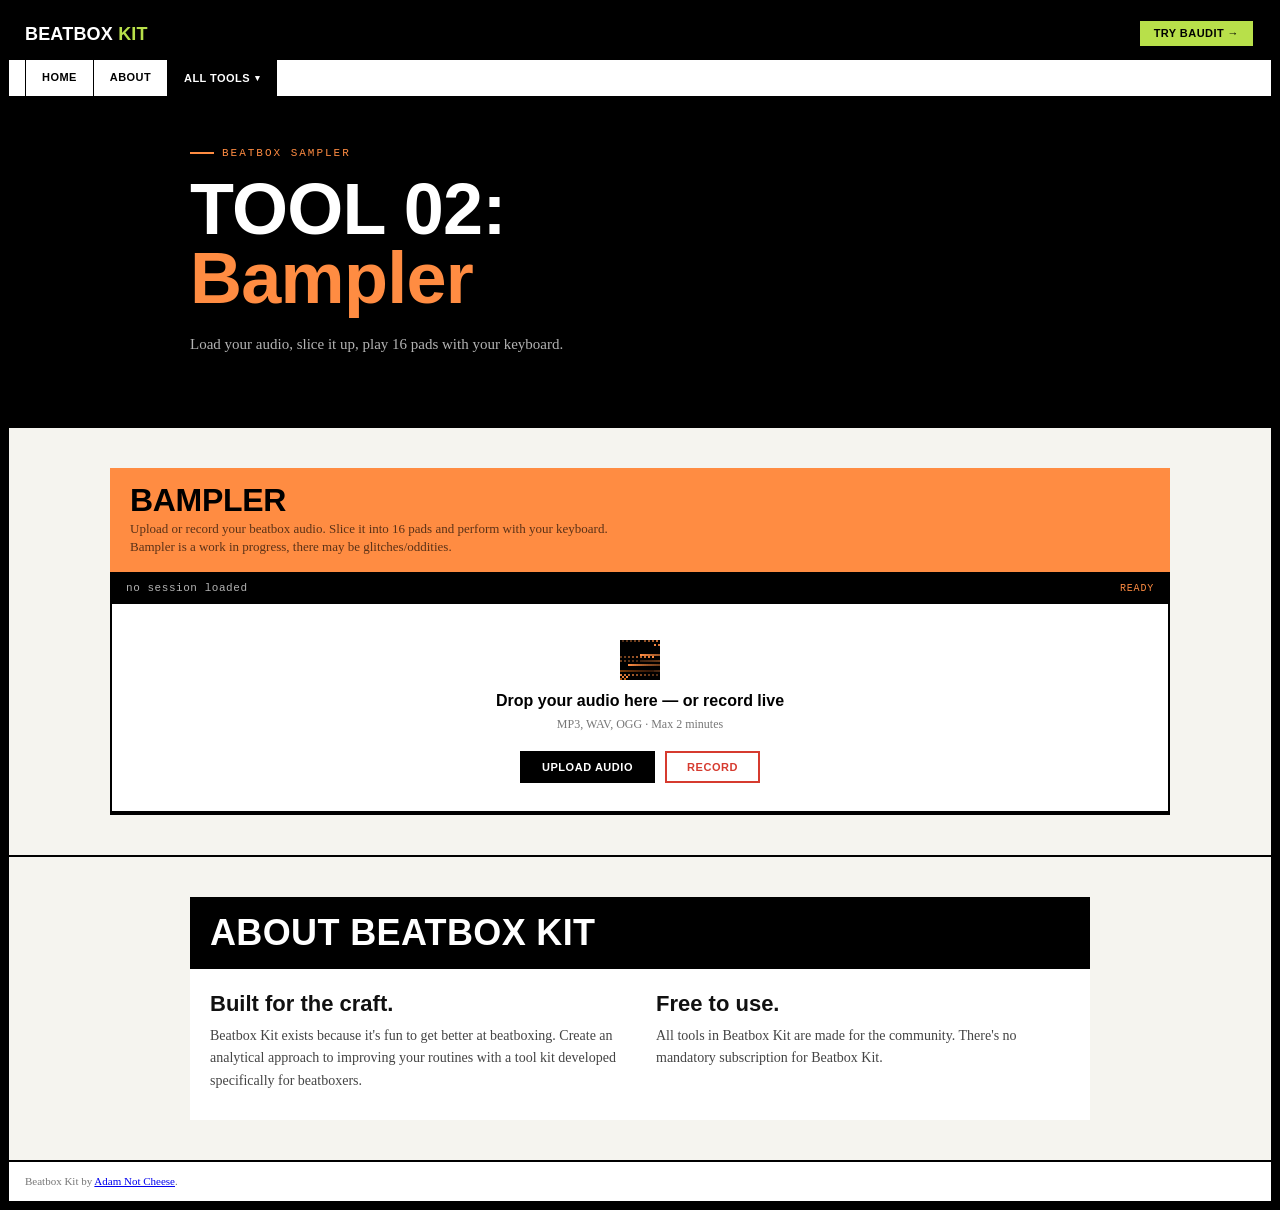
==== commit 4aa33c5d: "fix: correcting paths for github pages" ====
--- a/bampler/index.html
+++ b/bampler/index.html
@@ -1,4 +1,4 @@
-<!DOCTYPE html>
+﻿<!DOCTYPE html>
 <html lang="en">
 
 <head>
@@ -15,23 +15,23 @@
 
     <!-- TOP BANNER -->
   <div class="bk-top-banner">
-    <a href="/" class="bk-banner-wordmark">BEATBOX <span>KIT</span></a>
-    <a href="/baudit/" class="bk-banner-cta">Try Baudit →</a>
+    <a href="../" class="bk-banner-wordmark">BEATBOX <span>KIT</span></a>
+    <a href="../baudit/" class="bk-banner-cta">Try Baudit →</a>
   </div>
 
   <!-- SITE NAV -->
   <nav class="bk-nav" aria-label="Site navigation">
-    <a href="/" class="bk-nav-link">Home</a>
+    <a href="../" class="bk-nav-link">Home</a>
     <a href="#about" class="bk-nav-link">About</a>
     <div class="bk-nav-dropdown-wrap">
       <button class="bk-nav-dropdown-btn active" id="tools-dropdown-btn">
         All Tools <span class="bk-nav-dropdown-arrow">▾</span>
       </button>
       <div class="bk-nav-dropdown" id="tools-dropdown">
-        <a href="/baudit/" class="bk-nav-dropdown-item baudit">Baudit — Timing Audit</a>
-        <a href="/bampler/" class="bk-nav-dropdown-item bampler active">Bampler — Sampler</a>
-        <a href="/branular/" class="bk-nav-dropdown-item branular">Branular — Synthesizer</a>
-        <a href="/bodular/" class="bk-nav-dropdown-item bodular">Bodular — Modular</a>
+        <a href="../baudit/" class="bk-nav-dropdown-item baudit">Baudit — Timing Audit</a>
+        <a href="../bampler/" class="bk-nav-dropdown-item bampler active">Bampler — Sampler</a>
+        <a href="../branular/" class="bk-nav-dropdown-item branular">Branular — Synthesizer</a>
+        <a href="../bodular/" class="bk-nav-dropdown-item bodular">Bodular — Modular</a>
       </div>
     </div>
   </nav>
@@ -41,16 +41,16 @@
     <span></span><span></span><span></span>
   </button>
   <nav class="bk-mobile-nav" id="bk-mobile-nav">
-    <a href="/">Home</a>
+    <a href="../">Home</a>
     <div class="bk-mobile-tools-wrap">
       <button class="bk-mobile-tools-btn" id="bk-mobile-tools-btn">
         All Tools <span class="bk-mobile-tools-arrow">▾</span>
       </button>
       <div class="bk-mobile-tools-sub" id="bk-mobile-tools-sub">
-        <a href="/baudit/" class="baudit">Baudit — Timing Audit</a>
-        <a href="/bampler/" class="bampler">Bampler — Sampler</a>
-        <a href="/branular/" class="branular">Branular — Synthesizer</a>
-        <a href="/bodular/" class="bodular">Bodular — Modular</a>
+        <a href="../baudit/" class="baudit">Baudit — Timing Audit</a>
+        <a href="../bampler/" class="bampler">Bampler — Sampler</a>
+        <a href="../branular/" class="branular">Branular — Synthesizer</a>
+        <a href="../bodular/" class="bodular">Bodular — Modular</a>
       </div>
     </div>
     <a href="#about">About</a>
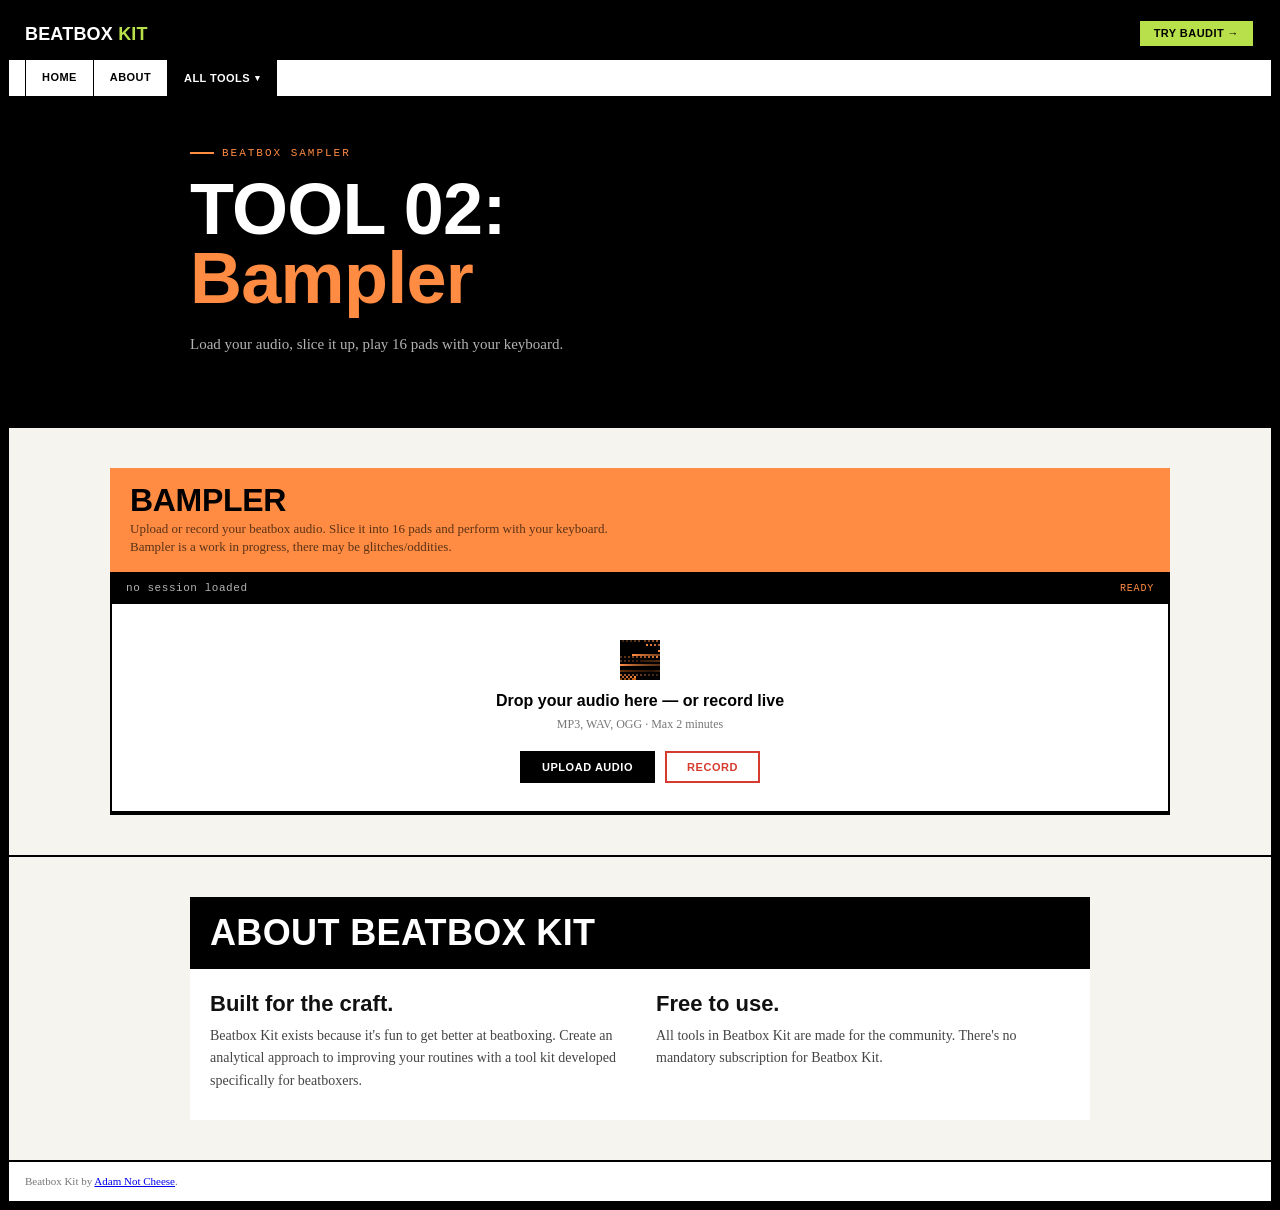
==== commit 0f7461ac: "update: adding assets folder with favi, adding favicon to each page" ====
--- a/bampler/index.html
+++ b/bampler/index.html
@@ -5,6 +5,7 @@
   <meta charset="UTF-8">
   <meta name="viewport" content="width=device-width, initial-scale=1.0">
   <title>Bampler — Beatbox Sampler · Beatbox Kit</title>
+  <link rel="icon" type="image/x-icon" href="../assets/favicon.ico">
   <meta name="description" content="Slice your beatbox audio into 16 playable pads. Keyboard shortcuts, live recording, sample mode.">
 
   <link rel="stylesheet" href="../styles/bk-global.css">
--- a/styles/bk-global.css
+++ b/styles/bk-global.css
@@ -398,6 +398,10 @@
 
 .bk-sticker-new.cyan {
   background: var(--bk-branular);
+}
+
+.bk-sticker-new.violet {
+  background: var(--bk-bodular);
 }
 
 /* ── BUTTONS ── */
@@ -443,6 +447,12 @@
   border-color: var(--bk-black);
 }
 
+.bk-btn-primary.violet:hover {
+  background: var(--bk-bodular);
+  color: var(--bk-black);
+  border-color: var(--bk-black);
+}
+
 
 .bk-btn-secondary {
   background: var(--bk-white);
@@ -763,6 +773,11 @@
 
     .lp-tool-left.cyan {
       background: var(--bk-branular);
+      padding: 20px;
+    }
+
+    .lp-tool-left.violet {
+      background: var(--bk-bodular);
       padding: 20px;
     }
 
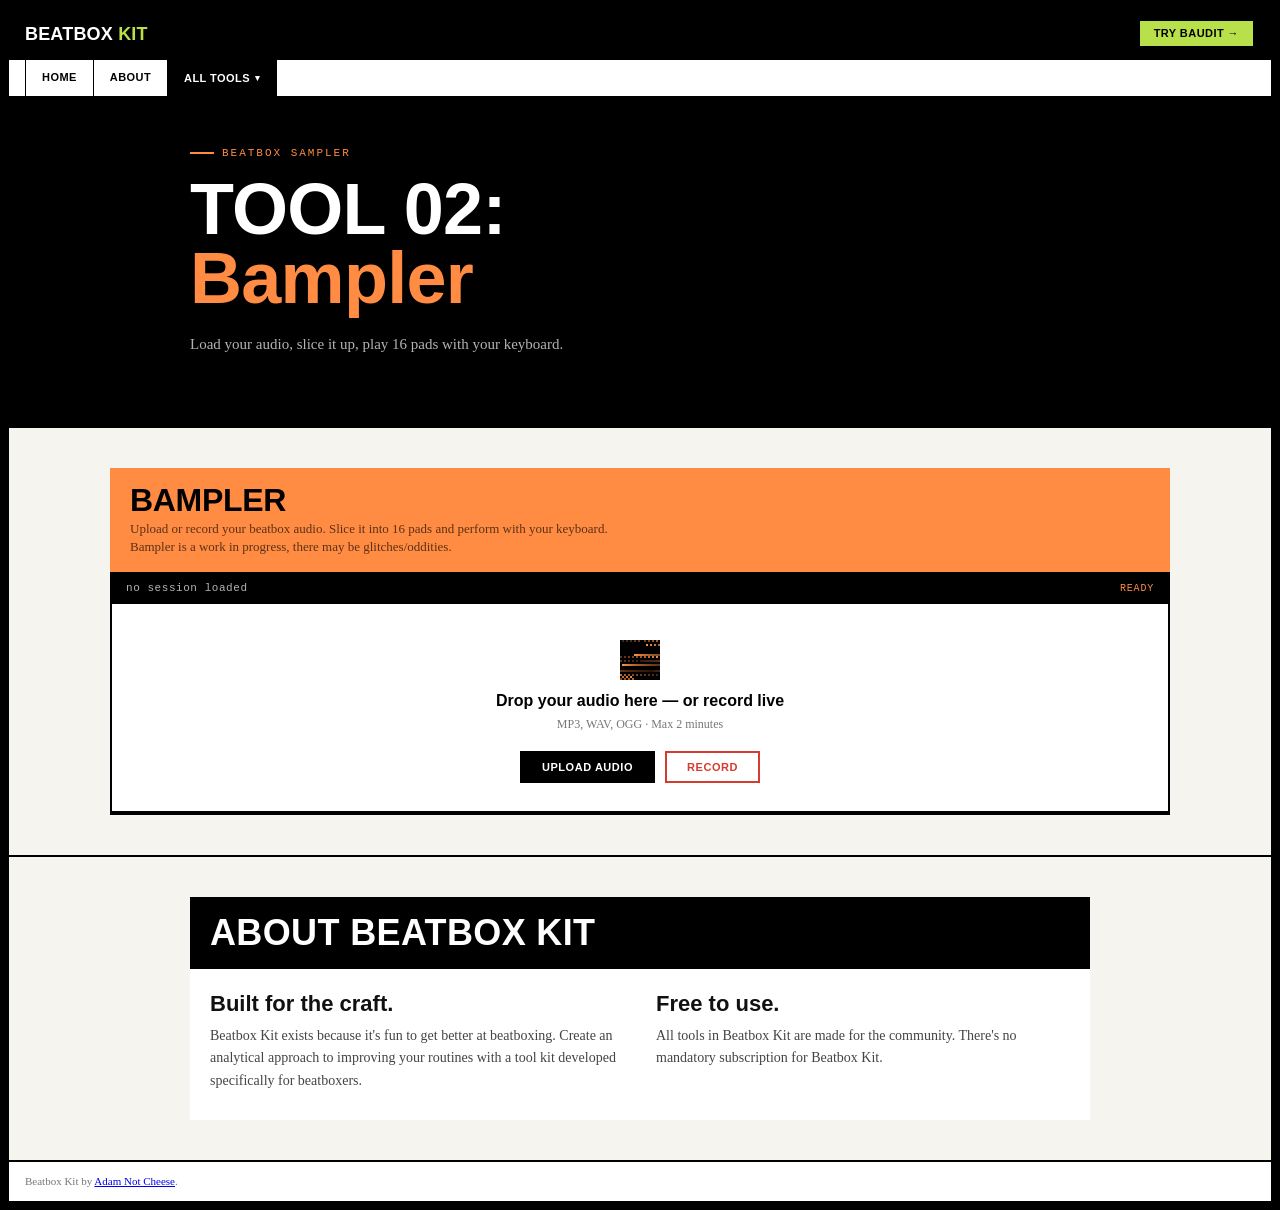
==== commit e40afbfd: "update: adding new favicon" ====
--- a/bampler/index.html
+++ b/bampler/index.html
@@ -5,7 +5,8 @@
   <meta charset="UTF-8">
   <meta name="viewport" content="width=device-width, initial-scale=1.0">
   <title>Bampler — Beatbox Sampler · Beatbox Kit</title>
-  <link rel="icon" type="image/x-icon" href="../assets/favicon.ico">
+  <link rel="shortcut icon" type="image/x-icon" href="../assets/favicon.png">
+  <link rel="apple-touch-icon" href="../assets/webclip.png">
   <meta name="description" content="Slice your beatbox audio into 16 playable pads. Keyboard shortcuts, live recording, sample mode.">
 
   <link rel="stylesheet" href="../styles/bk-global.css">
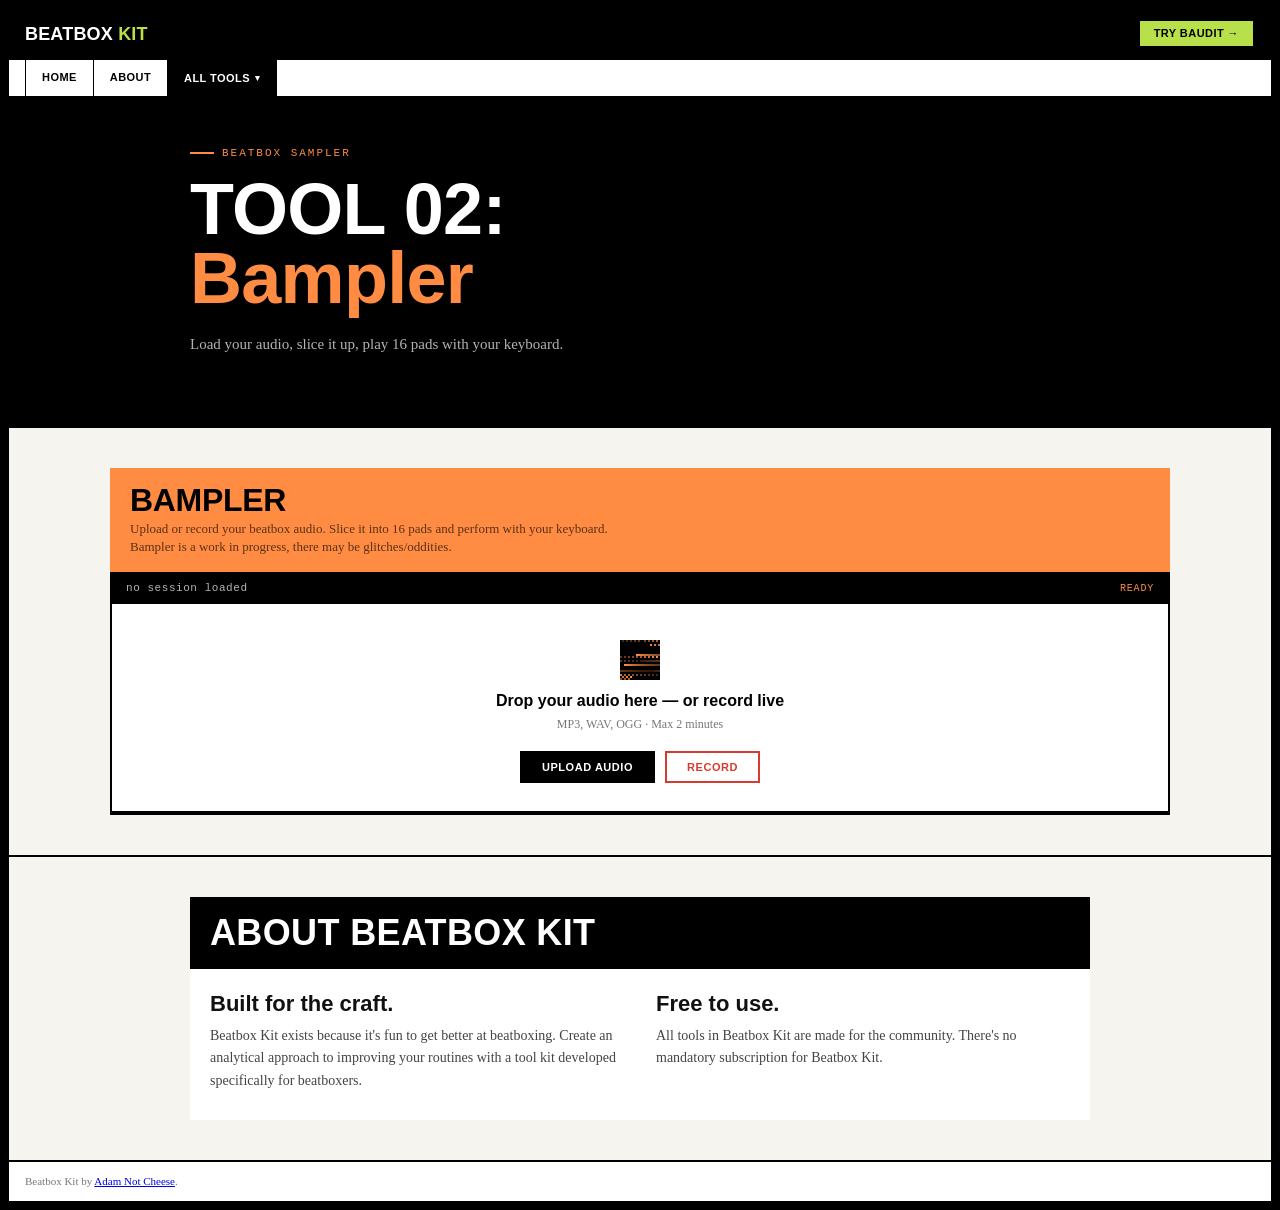
==== commit 157da9e1: "update: adding bid2baud feature, adjusting homepage styling, adding vercel analytics" ====
--- a/bampler/index.html
+++ b/bampler/index.html
@@ -9,6 +9,7 @@
   <link rel="apple-touch-icon" href="../assets/webclip.png">
   <meta name="description" content="Slice your beatbox audio into 16 playable pads. Keyboard shortcuts, live recording, sample mode.">
 
+  <script defer src="/_vercel/insights/script.js"></script>
   <link rel="stylesheet" href="../styles/bk-global.css">
   <link rel="stylesheet" href="../styles/bampler.css">
 </head>
@@ -34,6 +35,7 @@
         <a href="../bampler/" class="bk-nav-dropdown-item bampler active">Bampler — Sampler</a>
         <a href="../branular/" class="bk-nav-dropdown-item branular">Branular — Synthesizer</a>
         <a href="../bodular/" class="bk-nav-dropdown-item bodular">Bodular — Modular</a>
+        <a href="../bid2baud/" class="bk-nav-dropdown-item bid2baud">Bid2Baud — Vid to Audio</a>
       </div>
     </div>
   </nav>
@@ -53,6 +55,7 @@
         <a href="../bampler/" class="bampler">Bampler — Sampler</a>
         <a href="../branular/" class="branular">Branular — Synthesizer</a>
         <a href="../bodular/" class="bodular">Bodular — Modular</a>
+        <a href="../bid2baud/" class="bid2baud">Bid2Baud — Vid to Audio</a>
       </div>
     </div>
     <a href="#about">About</a>
@@ -220,14 +223,7 @@
   <script src="../js/bampler/bampler-stuff.js" defer></script>
   <script src="../js/bampler/bampler-upload-animation.js" defer></script>
   <script src="../js/navbar-stuff.js" defer></script>
-  <script>
-    document.addEventListener('DOMContentLoaded', () => {
-      if (typeof Bampler !== 'undefined') Bampler.init();
-    });
-    if (document.readyState === 'complete' || document.readyState === 'interactive') {
-      setTimeout(() => { if (typeof Bampler !== 'undefined') Bampler.init(); }, 0);
-    }
-  </script>
+  <script src="../js/bampler/bampler-init.js" defer></script>
 
 </body>
 
--- a/styles/bk-global.css
+++ b/styles/bk-global.css
@@ -19,6 +19,8 @@
   --bk-branular-dk: #1aa8c4;   /* deeper teal for borders on light bg */
   --bk-bodular:    #b16cff;   /* electric violet — Bodular's color */
   --bk-bodular-dk: #7a3fc9;   /* deeper violet for borders on light bg */
+  --bk-bid2baud:    #ff4d8d;   /* hot pink — Bid2Baud's color */
+  --bk-bid2baud-dk: #c92763;   /* deeper pink for borders on light bg */
 
   /* UI chrome */
   --bk-frame:      #000000;   /* page border, hard rules */
@@ -123,6 +125,14 @@
   background: var(--bk-bampler);
 }
 
+.bk-banner-cta.pink {
+  background: var(--bk-bid2baud);
+}
+
+.bk-banner-cta.violet {
+  background: var(--bk-bodular);
+}
+
 /* ── SITE NAV ── */
 .bk-nav {
   background: var(--bk-white);
@@ -171,6 +181,12 @@
 .bk-nav-link.active.branular,
 .bk-nav-link.bampler:hover {
   background: var(--bk-branular);
+  color: var(--bk-black);
+}
+
+.bk-nav-link.active.bid2baud,
+.bk-nav-link.bid2baud:hover {
+  background: var(--bk-bid2baud);
   color: var(--bk-black);
 }
 
@@ -245,6 +261,7 @@
 .bk-nav-dropdown-item.bampler:hover { background: var(--bk-bampler); }
 .bk-nav-dropdown-item.branular:hover { background: var(--bk-branular); }
 .bk-nav-dropdown-item.bodular:hover { background: var(--bk-bodular); }
+.bk-nav-dropdown-item.bid2baud:hover { background: var(--bk-bid2baud); }
 
 .bk-nav-dropdown-item.baudit.active{
   background: var(--bk-baudit);
@@ -260,6 +277,10 @@
 
 .bk-nav-dropdown-item.bodular.active{
   background: var(--bk-bodular);
+}
+
+.bk-nav-dropdown-item.bid2baud.active{
+  background: var(--bk-bid2baud);
 }
 
 /* ── MOBILE TOOLS SUBMENU ── */
@@ -309,6 +330,7 @@
 .bk-mobile-tools-sub a.bampler:hover { background: var(--bk-bampler); color: var(--bk-black); }
 .bk-mobile-tools-sub a.branular:hover { background: var(--bk-branular); color: var(--bk-black); }
 .bk-mobile-tools-sub a.bodular:hover { background: var(--bk-bodular); color: var(--bk-black); }
+.bk-mobile-tools-sub a.bid2baud:hover { background: var(--bk-bid2baud); color: var(--bk-black); }
 
 /* ── SECTION EYEBROW (ribbon heading) ── */
 .bk-eyebrow {
@@ -402,6 +424,10 @@
 
 .bk-sticker-new.violet {
   background: var(--bk-bodular);
+}
+
+.bk-sticker-new.pink {
+  background: var(--bk-bid2baud);
 }
 
 /* ── BUTTONS ── */
@@ -453,6 +479,12 @@
   border-color: var(--bk-black);
 }
 
+.bk-btn-primary.pink:hover {
+  background: var(--bk-bid2baud);
+  color: var(--bk-black);
+  border-color: var(--bk-black);
+}
+
 
 .bk-btn-secondary {
   background: var(--bk-white);
@@ -482,6 +514,17 @@
 .bk-btn-bampler:hover {
   background: var(--bk-bampler);
   color: var(--bk-black);
+}
+
+.bk-btn-bid2baud {
+  background: var(--bk-bid2baud);
+  color: var(--bk-black);
+}
+
+.bk-btn-bid2baud:hover {
+  background: var(--bk-bid2baud-dk);
+  color: var(--bk-white);
+  border-color: var(--bk-bid2baud-dk);
 }
 
 /* ── HARD RULE ── */
@@ -750,99 +793,89 @@
     .lp-tools {
       max-width: 900px;
       margin: 0 auto;
-      padding: 0 0 40px;
-    }
-
-    /* BAUDIT RIBBON CARD */
-    .lp-tool-card {
+      padding: 8px 0 48px;
+    }
+
+    /* TOOLS GRID — rows of compact cards */
+    .lp-tools-grid {
+      display: grid;
+      grid-template-columns: repeat(3, 1fr);
+      gap: 20px;
+    }
+
+    .lp-tool-tile {
+      display: flex;
+      flex-direction: column;
+      text-decoration: none;
+      color: var(--bk-black);
       border: 2px solid var(--bk-black);
-      border-top: none;
-      display: grid;
-      grid-template-columns: 1fr 180px;
-    }
-
-    .lp-tool-left {
-      background: var(--bk-baudit);
-      padding: 20px;
-    }
-
-   .lp-tool-left.orange {
-      background: var(--bk-bampler);
-      padding: 20px;
-    }
-
-    .lp-tool-left.cyan {
-      background: var(--bk-branular);
-      padding: 20px;
-    }
-
-    .lp-tool-left.violet {
-      background: var(--bk-bodular);
-      padding: 20px;
-    }
-
-    .lp-tool-name {
+      background: var(--bk-canvas);
+    }
+
+    .lp-tile-canvas-wrap {
+      background: #000;
+      overflow: hidden;
+      aspect-ratio: 1 / 1;
+      border-bottom: 2px solid var(--bk-black);
+    }
+
+    .lp-tile-canvas {
+      width: 100%;
+      height: 100%;
+      display: block;
+      image-rendering: pixelated;
+      image-rendering: crisp-edges;
+    }
+
+    .lp-tile-body {
+      background: var(--bk-canvas);
+      border-top: 4px solid var(--bk-baudit);
+      padding: 16px 16px 18px;
+      flex: 1;
+      display: flex;
+      flex-direction: column;
+    }
+
+    .lp-tile-body.orange { border-top-color: var(--bk-bampler); }
+    .lp-tile-body.cyan   { border-top-color: var(--bk-branular); }
+    .lp-tile-body.violet { border-top-color: var(--bk-bodular); }
+    .lp-tile-body.pink   { border-top-color: var(--bk-bid2baud); }
+
+    .lp-tile-name {
       font-family: var(--font-display);
-      font-size: 28px;
+      font-size: 18px;
       font-weight: 900;
       line-height: 1;
       color: var(--bk-black);
       margin-bottom: 8px;
       display: flex;
       align-items: center;
-      gap: 10px;
-    }
-
-    .lp-tool-desc {
-      font-family: var(--font-body);
-      font-size: 14px;
-      line-height: 1.5;
-      color: var(--bk-black);
-      margin-bottom: 16px;
-      max-width: 480px;
-    }
-
-    .lp-tool-features {
-      list-style: none;
-      margin-bottom: 18px;
-    }
-
-    .lp-tool-features li {
+      gap: 8px;
+    }
+
+    .lp-tile-desc {
       font-family: var(--font-body);
       font-size: 13px;
+      line-height: 1.45;
       color: var(--bk-black);
-      padding: 3px 0;
-    }
-
-    .lp-tool-features li::before {
-      content: '→ ';
-      font-weight: bold;
-    }
-
-    .lp-tool-right {
-      background: var(--bk-white);
-      padding: 20px 16px;
-      display: flex;
-      flex-direction: column;
-      align-items: center;
-      justify-content: center;
-      gap: 12px;
-      text-align: center;
-    }
-
-    .lp-tool-icon {
-      font-size: 40px;
-      line-height: 1;
-    }
-
-    .lp-tool-tagline {
+      margin-bottom: 12px;
+      flex: 1;
+    }
+
+    .lp-tile-tag {
       font-family: var(--font-display);
       font-size: 10px;
       font-weight: 900;
       text-transform: uppercase;
       letter-spacing: 0.06em;
-      color: var(--bk-ink-mid);
-      line-height: 1.3;
+      color: var(--bk-black);
+      align-self: flex-start;
+      padding-bottom: 1px;
+      border-bottom: 2px solid var(--bk-black);
+    }
+
+    .lp-tool-tile:hover .lp-tile-tag {
+      border-bottom-style: dashed;
     }
 
     /* COMING SOON TOOLS */
@@ -933,6 +966,13 @@
     }
 
     /* RESPONSIVE */
+    @media (max-width: 930px) {
+      .lp-tools {
+        padding-left: 14px;
+        padding-right: 14px;
+      }
+    }
+
     @media (max-width: 700px) {
       .lp-hero-inner {
         grid-template-columns: 1fr;
@@ -943,13 +983,8 @@
         display: none;
       }
 
-      /* hide panel on mobile */
-      .lp-tool-card {
-        grid-template-columns: 1fr;
-      }
-
-      .lp-tool-right {
-        display: none;
+      .lp-tools-grid {
+        grid-template-columns: 1fr 1fr;
       }
 
       .lp-coming-soon {
@@ -1021,6 +1056,9 @@
     display: flex;
     flex-direction: column;
   }
+  .lp-tools-grid {
+    grid-template-columns: 1fr;
+  }
 }
 
 /* ── REDUCED MOTION ── */
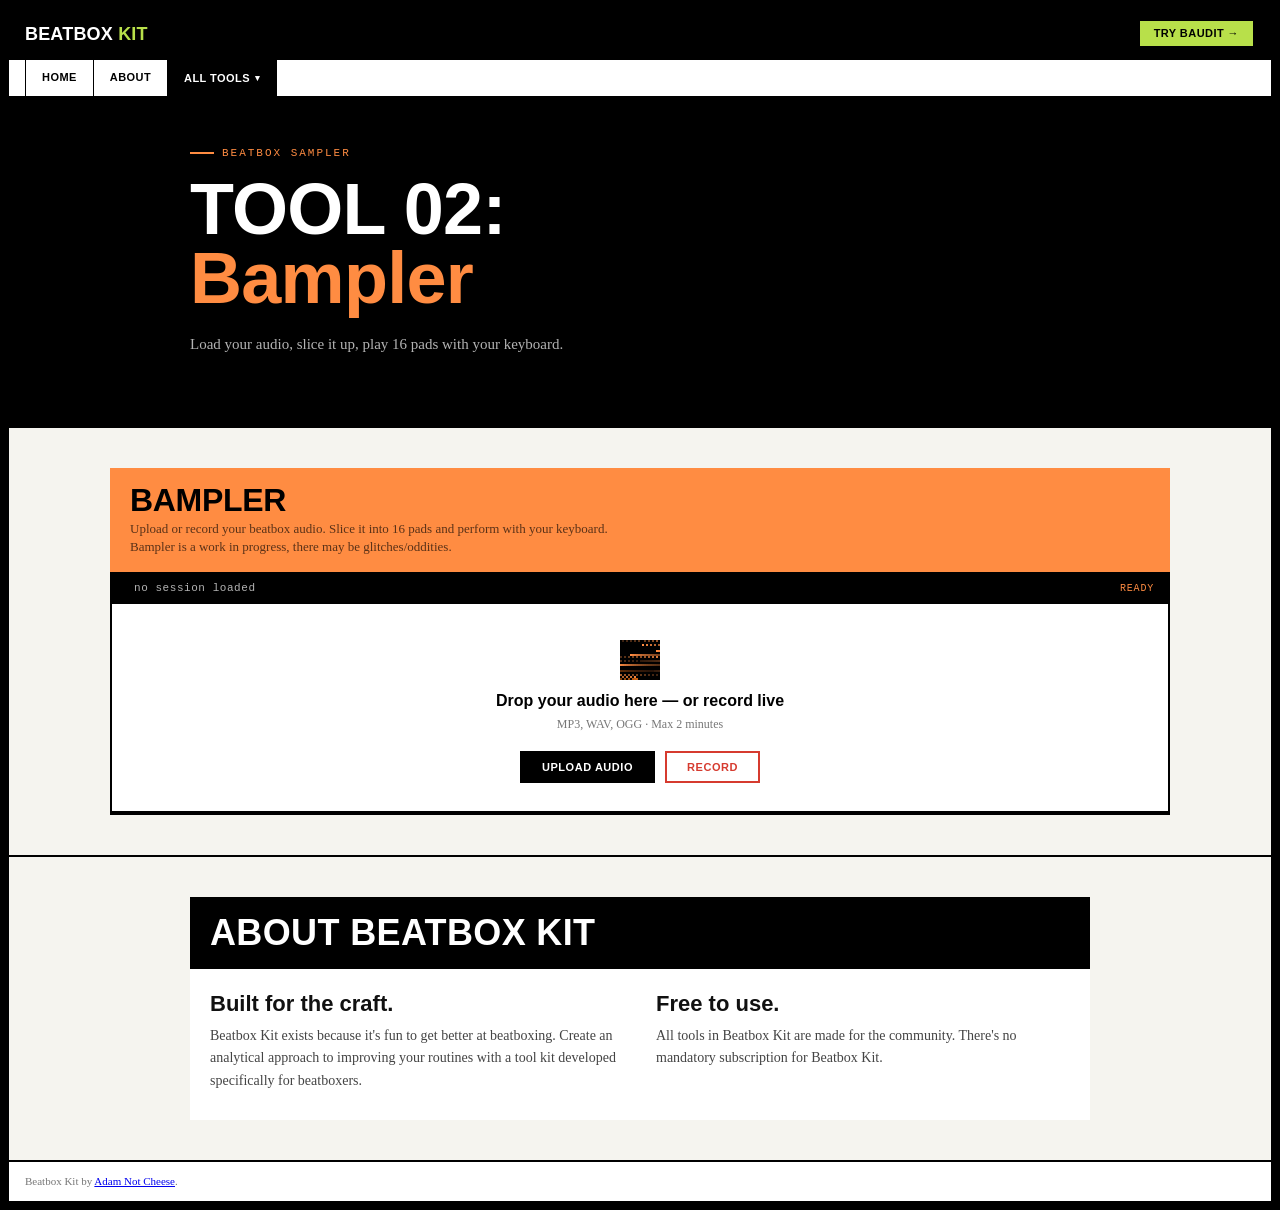
==== commit ee9da88b: "update: adding Zoom,  ADSR, Multi-track sampling, Pad copy and paste, and sample mode playback to Ba" ====
--- a/bampler/index.html
+++ b/bampler/index.html
@@ -100,7 +100,11 @@
 
       <!-- Shell title bar -->
       <div class="bampler-shell-bar">
-        <span class="bampler-shell-title" id="session-name">no session loaded</span>
+        <div class="shell-title-group">
+          <div class="slot-buttons-wrap" id="slot-buttons-wrap"></div>
+          <span class="bampler-shell-title" id="session-name">no session loaded</span>
+          <button class="btn-add-track" id="btn-add-track" title="Add another audio file (up to 3 total)" style="display:none;">+</button>
+        </div>
         <span class="bampler-shell-status" id="shell-status">READY</span>
       </div>
 
@@ -136,6 +140,7 @@
             <span class="wave-time-info">
               <span id="wave-time-cur">0:00</span> / <span id="wave-time-tot">0:00</span>
             </span>
+            <button class="wave-zoom-btn" id="wave-zoom-btn" title="Cycle zoom level (1X, 3X, 5X, 10X)">1X</button>
             <div class="sample-mode-wrap">
               <label class="toggle-switch">
                 <input type="checkbox" id="sample-mode-toggle">
@@ -156,6 +161,9 @@
             <span class="ruler-tick" id="ruler-mid"></span>
             <span class="ruler-tick" id="ruler-q3"></span>
             <span class="ruler-tick" id="ruler-end"></span>
+          </div>
+          <div class="wave-scrollbar" id="wave-scrollbar" style="display:none;">
+            <div class="wave-scrollbar-thumb" id="wave-scrollbar-thumb"></div>
           </div>
         </div>
 
@@ -171,6 +179,7 @@
             <span id="pad-rec-timer" style="display:none;">⏺ <span id="pad-rec-time">0:00</span> / 2:00</span>
           </div>
           <button class="btn-auto-chop" id="btn-auto-chop" title="Randomly slice waveform into all unlocked pads">Auto Chop</button>
+          <button class="btn-auto-trim" id="btn-auto-trim" title="Randomly trim each loaded pad's sample shorter, within its current bounds" disabled>Auto Trim</button>
         </div>
 
         <!-- ASSIGN BAR (shown after pad recording stops) -->
@@ -189,10 +198,61 @@
           Click a pad or press its key to play. In Sample Mode, select a pad then drag the waveform to set its region. Click the key label on any pad to remap it.
         </div>
 
+        <!-- ADSR ENVELOPE POPUP -->
+        <div class="env-modal-overlay" id="env-modal-overlay" style="display:none;">
+          <div class="env-modal">
+            <div class="env-modal-header">
+              <span class="env-modal-title" id="env-modal-title">ENVELOPE — PAD 1</span>
+              <button class="env-modal-close" id="env-modal-close" title="Close">✕</button>
+            </div>
+            <div class="env-modal-body">
+              <canvas class="env-canvas" id="env-canvas" width="280" height="110"></canvas>
+              <div class="env-sliders">
+                <div class="env-slider-row">
+                  <label for="env-attack">ATTACK</label>
+                  <input type="range" id="env-attack" min="0" max="1000" step="5" value="80">
+                  <span class="env-val" id="env-attack-val">80ms</span>
+                </div>
+                <div class="env-slider-row">
+                  <label for="env-decay">DECAY</label>
+                  <input type="range" id="env-decay" min="0" max="1000" step="5" value="80">
+                  <span class="env-val" id="env-decay-val">80ms</span>
+                </div>
+                <div class="env-slider-row">
+                  <label for="env-sustain">SUSTAIN</label>
+                  <input type="range" id="env-sustain" min="0" max="100" step="1" value="100">
+                  <span class="env-val" id="env-sustain-val">100%</span>
+                </div>
+                <div class="env-slider-row">
+                  <label for="env-release">RELEASE</label>
+                  <input type="range" id="env-release" min="0" max="1000" step="5" value="80">
+                  <span class="env-val" id="env-release-val">80ms</span>
+                </div>
+              </div>
+            </div>
+            <div class="env-modal-footer">
+              <div class="env-scope-toggle">
+                <button class="env-scope-btn active" data-scope="this">THIS PAD</button>
+                <button class="env-scope-btn" data-scope="all">ALL PADS</button>
+              </div>
+              <div class="env-modal-actions">
+                <button class="env-reset-btn" id="env-reset-btn">Reset</button>
+                <button class="env-save-btn" id="env-save-btn">Save</button>
+              </div>
+            </div>
+          </div>
+        </div>
+
       </div><!-- /bampler-body -->
     </div><!-- /bampler-shell -->
 
   </div><!-- /bampler-page -->
+
+  <!-- PAD CONTEXT MENU -->
+  <div class="pad-context-menu" id="pad-context-menu" style="display:none;">
+    <button class="pad-context-item" id="pad-ctx-copy">Copy Pad</button>
+    <button class="pad-context-item" id="pad-ctx-paste">Paste Pad</button>
+  </div>
 
   <hr class="bk-rule">
 
--- a/styles/bampler.css
+++ b/styles/bampler.css
@@ -73,6 +73,56 @@
   letter-spacing: 0.05em;
   color: rgba(255,255,255,0.7);
 }
+
+.shell-title-group {
+  display: flex;
+  align-items: center;
+  gap: 8px;
+  min-width: 0;
+}
+
+.slot-buttons-wrap {
+  display: flex;
+  gap: 4px;
+  flex-shrink: 0;
+}
+
+.shell-slot-btn {
+  width: 18px; height: 18px;
+  background: transparent;
+  border: 1px solid rgba(255,255,255,0.4);
+  color: rgba(255,255,255,0.7);
+  font-family: var(--font-mono);
+  font-size: 10px;
+  font-weight: bold;
+  cursor: pointer;
+  border-radius: 0;
+  padding: 0;
+  line-height: 1;
+  flex-shrink: 0;
+}
+.shell-slot-btn:hover { border-color: var(--bk-bampler); color: var(--bk-bampler); }
+.shell-slot-btn.active {
+  background: var(--bk-bampler);
+  border-color: var(--bk-bampler);
+  color: var(--bk-black);
+}
+
+.btn-add-track {
+  width: 18px; height: 18px;
+  background: transparent;
+  border: 1px solid rgba(255,255,255,0.4);
+  color: rgba(255,255,255,0.7);
+  font-family: var(--font-mono);
+  font-size: 11px;
+  font-weight: bold;
+  cursor: pointer;
+  border-radius: 0;
+  padding: 0;
+  line-height: 1;
+  flex-shrink: 0;
+}
+.btn-add-track:hover { border-color: var(--bk-bampler); color: var(--bk-bampler); }
 
 .bampler-shell-status {
   font-family: var(--font-mono);
@@ -245,6 +295,24 @@
   white-space: nowrap;
 }
 
+.wave-zoom-btn {
+  font-family: var(--font-mono);
+  font-size: 10px;
+  font-weight: bold;
+  background: var(--bk-white);
+  color: var(--bk-ink-mid);
+  border: 1px solid var(--bk-black);
+  padding: 4px 9px;
+  cursor: pointer;
+  border-radius: 0;
+  white-space: nowrap;
+  flex-shrink: 0;
+}
+.wave-zoom-btn:hover {
+  background: var(--bk-bampler);
+  color: var(--bk-black);
+}
+
 .sample-mode-wrap {
   display: flex;
   align-items: center;
@@ -354,6 +422,26 @@
   letter-spacing: 0.05em;
 }
 
+/* Zoom pan scrollbar — shown only when the main waveform is zoomed in */
+.wave-scrollbar {
+  position: relative;
+  height: 8px;
+  background: var(--bk-canvas);
+  border-top: 1px solid var(--bk-black);
+  cursor: pointer;
+}
+
+.wave-scrollbar-thumb {
+  position: absolute;
+  top: 1px;
+  bottom: 1px;
+  background: var(--bk-bampler);
+  border: 1px solid var(--bk-bampler-dk);
+  cursor: grab;
+  min-width: 12px;
+}
+.wave-scrollbar-thumb:active { cursor: grabbing; }
+
 /* ── PAD RECORD CONTROLS ── */
 .pad-controls-row {
   display: flex;
@@ -613,11 +701,14 @@
 
 .pad-toggle-group {
   display: flex;
+  flex-wrap: wrap;
   gap: 2px;
 }
 
 .pad-oneshot-btn,
-.pad-lock-btn {
+.pad-lock-btn,
+.pad-zoom-btn,
+.pad-env-btn {
   font-family: var(--font-mono);
   font-size: 9px;
   font-weight: bold;
@@ -633,7 +724,9 @@
   flex-shrink: 0;
 }
 .pad-oneshot-btn:hover,
-.pad-lock-btn:hover {
+.pad-lock-btn:hover,
+.pad-zoom-btn:hover,
+.pad-env-btn:hover {
   border-color: #666;
   color: var(--bk-black);
 }
@@ -647,8 +740,15 @@
   color: var(--bk-black);
   border-color: #b45309;
 }
+.pad-env-btn.active {
+  background: var(--bk-bampler);
+  color: var(--bk-black);
+  border-color: var(--bk-bampler-dk);
+}
 .pad.pad-active .pad-oneshot-btn,
-.pad.pad-active .pad-lock-btn {
+.pad.pad-active .pad-lock-btn,
+.pad.pad-active .pad-zoom-btn,
+.pad.pad-active .pad-env-btn {
   background: rgba(0,0,0,0.15);
   border-color: rgba(0,0,0,0.2);
   color: var(--bk-black);
@@ -659,6 +759,10 @@
 }
 .pad.pad-active .pad-lock-btn.active {
   background: rgba(180,83,9,0.5);
+  color: var(--bk-black);
+}
+.pad.pad-active .pad-env-btn.active {
+  background: rgba(255,140,66,0.5);
   color: var(--bk-black);
 }
 
@@ -697,6 +801,31 @@
   border-color: var(--bk-black);
 }
 
+/* Auto Trim button */
+.btn-auto-trim {
+  background: var(--bk-white);
+  color: var(--bk-black);
+  font-family: var(--font-display);
+  font-size: 10px;
+  font-weight: 900;
+  text-transform: uppercase;
+  letter-spacing: 0.05em;
+  padding: 6px 14px;
+  border: 2px solid var(--bk-black);
+  cursor: pointer;
+  border-radius: 0;
+  white-space: nowrap;
+}
+.btn-auto-trim:hover:not(:disabled) {
+  background: var(--bk-bampler);
+  color: var(--bk-black);
+}
+.btn-auto-trim:disabled {
+  opacity: 0.35;
+  cursor: not-allowed;
+  pointer-events: none;
+}
+
 .pad-key-input {
   width: 26px;
   text-align: center;
@@ -734,6 +863,238 @@
   font-size: 11px;
   color: var(--bk-ink-mute);
   text-align: center;
+}
+
+/* ── ADSR ENVELOPE POPUP ── */
+.env-modal-overlay {
+  position: fixed;
+  inset: 0;
+  background: rgba(0,0,0,0.55);
+  display: flex;
+  align-items: center;
+  justify-content: center;
+  z-index: 1000;
+  padding: 16px;
+}
+
+.env-modal {
+  background: var(--bk-white);
+  border: 2px solid var(--bk-black);
+  width: 340px;
+  max-width: 100%;
+}
+
+.env-modal-header {
+  background: var(--bk-black);
+  color: var(--bk-white);
+  display: flex;
+  align-items: center;
+  justify-content: space-between;
+  padding: 8px 12px;
+}
+
+.env-modal-title {
+  font-family: var(--font-display);
+  font-size: 13px;
+  font-weight: 900;
+  letter-spacing: 0.02em;
+  text-transform: uppercase;
+}
+
+.env-modal-close {
+  background: none;
+  border: 1px solid rgba(255,255,255,0.4);
+  color: var(--bk-white);
+  font-family: var(--font-mono);
+  font-size: 11px;
+  padding: 2px 8px;
+  cursor: pointer;
+  border-radius: 0;
+  line-height: 1.4;
+}
+.env-modal-close:hover { background: rgba(255,255,255,0.15); }
+
+.env-modal-body {
+  padding: 16px;
+  display: flex;
+  flex-direction: column;
+  gap: 14px;
+}
+
+.env-canvas {
+  width: 100%;
+  height: 110px;
+  display: block;
+  background: var(--bk-canvas);
+  border: 1px solid var(--bk-black);
+}
+
+.env-sliders {
+  display: flex;
+  flex-direction: column;
+  gap: 10px;
+}
+
+.env-slider-row {
+  display: grid;
+  grid-template-columns: 56px 1fr 44px;
+  align-items: center;
+  gap: 10px;
+}
+
+.env-slider-row label {
+  font-family: var(--font-display);
+  font-size: 10px;
+  font-weight: 900;
+  text-transform: uppercase;
+  letter-spacing: 0.03em;
+  color: var(--bk-black);
+}
+
+.env-slider-row input[type="range"] {
+  width: 100%;
+  height: 3px;
+  accent-color: var(--bk-bampler);
+  cursor: pointer;
+  appearance: none;
+  -webkit-appearance: none;
+  background: var(--bk-rule);
+  border-radius: 0;
+  outline: none;
+}
+.env-slider-row input[type="range"]::-webkit-slider-thumb {
+  -webkit-appearance: none;
+  width: 12px;
+  height: 12px;
+  background: var(--bk-black);
+  border: 2px solid var(--bk-bampler);
+  border-radius: 0;
+  cursor: pointer;
+}
+.env-slider-row input[type="range"]::-moz-range-thumb {
+  width: 12px;
+  height: 12px;
+  background: var(--bk-black);
+  border: 2px solid var(--bk-bampler);
+  border-radius: 0;
+  cursor: pointer;
+}
+
+.env-val {
+  font-family: var(--font-mono);
+  font-size: 11px;
+  color: var(--bk-ink-mid);
+  text-align: right;
+  white-space: nowrap;
+}
+
+.env-modal-footer {
+  border-top: 1px solid var(--bk-black);
+  padding: 10px 16px;
+  display: flex;
+  align-items: center;
+  justify-content: space-between;
+  gap: 10px;
+  flex-wrap: wrap;
+}
+
+.env-scope-toggle {
+  display: flex;
+  border: 1px solid var(--bk-black);
+}
+
+.env-scope-btn {
+  font-family: var(--font-mono);
+  font-size: 10px;
+  font-weight: bold;
+  letter-spacing: 0.03em;
+  background: var(--bk-white);
+  color: var(--bk-ink-mute);
+  border: none;
+  padding: 6px 12px;
+  cursor: pointer;
+  border-radius: 0;
+}
+.env-scope-btn + .env-scope-btn { border-left: 1px solid var(--bk-black); }
+.env-scope-btn:hover { background: var(--bk-canvas); color: var(--bk-black); }
+.env-scope-btn.active {
+  background: var(--bk-black);
+  color: var(--bk-white);
+}
+
+.env-modal-actions {
+  display: flex;
+  gap: 8px;
+}
+
+.env-reset-btn {
+  background: var(--bk-white);
+  color: var(--bk-ink-mid);
+  font-family: var(--font-mono);
+  font-size: 10px;
+  letter-spacing: 0.06em;
+  padding: 6px 12px;
+  border: 1px solid var(--bk-black);
+  cursor: pointer;
+  border-radius: 0;
+  text-transform: uppercase;
+}
+.env-reset-btn:hover {
+  background: var(--bk-black);
+  color: var(--bk-white);
+}
+
+.env-save-btn {
+  background: var(--bk-bampler);
+  color: var(--bk-black);
+  font-family: var(--font-display);
+  font-size: 10px;
+  font-weight: 900;
+  text-transform: uppercase;
+  letter-spacing: 0.04em;
+  padding: 6px 14px;
+  border: 2px solid var(--bk-black);
+  cursor: pointer;
+  border-radius: 0;
+}
+.env-save-btn:hover {
+  background: var(--bk-bampler-dk);
+  color: var(--bk-white);
+}
+
+/* ── PAD CONTEXT MENU ── */
+.pad-context-menu {
+  position: fixed;
+  display: flex;
+  flex-direction: column;
+  background: var(--bk-white);
+  border: 2px solid var(--bk-black);
+  min-width: 150px;
+  z-index: 600;
+}
+
+.pad-context-item {
+  background: var(--bk-white);
+  color: var(--bk-black);
+  font-family: var(--font-display);
+  font-size: 11px;
+  font-weight: 900;
+  text-transform: uppercase;
+  letter-spacing: 0.04em;
+  padding: 9px 14px;
+  border: none;
+  border-bottom: 1px solid var(--bk-black);
+  cursor: pointer;
+  text-align: left;
+}
+.pad-context-item:last-child { border-bottom: none; }
+.pad-context-item:hover:not(:disabled) {
+  background: var(--bk-bampler);
+}
+.pad-context-item:disabled {
+  opacity: 0.4;
+  cursor: not-allowed;
+  pointer-events: none;
 }
 
 /* ── RESPONSIVE ── */
@@ -749,6 +1110,13 @@
   .bampler-tool-name { font-size: 24px; }
   .wave-controls { gap: 6px; }
   .sample-mode-wrap { margin-left: 0; }
+  .pad-oneshot-btn,
+  .pad-lock-btn,
+  .pad-zoom-btn,
+  .pad-env-btn {
+    font-size: 8px;
+    padding: 2px 3px;
+  }
 }
 
 @media (max-width: 440px) {
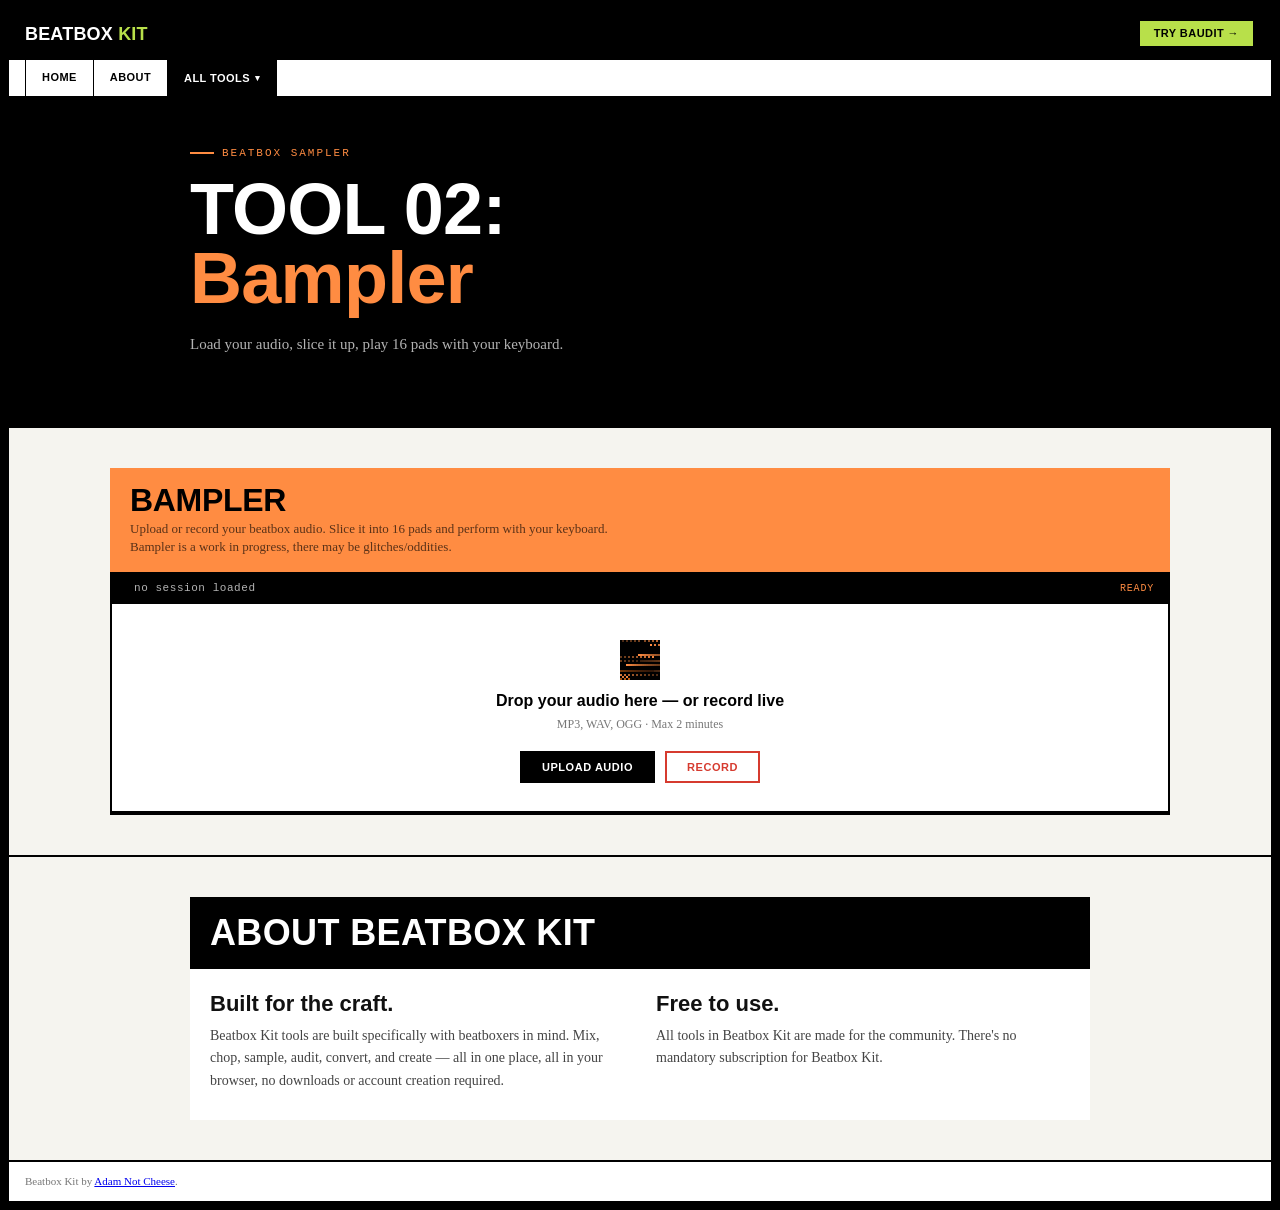
==== commit e6c6bfdd: "update: adding bixer to beatbox kit" ====
--- a/bampler/index.html
+++ b/bampler/index.html
@@ -36,6 +36,7 @@
         <a href="../branular/" class="bk-nav-dropdown-item branular">Branular — Synthesizer</a>
         <a href="../bodular/" class="bk-nav-dropdown-item bodular">Bodular — Modular</a>
         <a href="../bid2baud/" class="bk-nav-dropdown-item bid2baud">Bid2Baud — Vid to Audio</a>
+        <a href="../bixer/" class="bk-nav-dropdown-item bixer">Bixer — Audio Mixer</a>
       </div>
     </div>
   </nav>
@@ -56,6 +57,7 @@
         <a href="../branular/" class="branular">Branular — Synthesizer</a>
         <a href="../bodular/" class="bodular">Bodular — Modular</a>
         <a href="../bid2baud/" class="bid2baud">Bid2Baud — Vid to Audio</a>
+        <a href="../bixer/" class="bixer">Bixer — Audio Mixer</a>
       </div>
     </div>
     <a href="#about">About</a>
@@ -263,7 +265,7 @@
       <div>
         <h2>Built for the craft.</h2>
         <p>
-          Beatbox Kit exists because it's fun to get better at beatboxing. Create an analytical approach to improving your routines with a tool kit developed specifically for beatboxers.
+          Beatbox Kit tools are built specifically with beatboxers in mind. Mix, chop, sample, audit, convert, and create — all in one place, all in your browser, no downloads or account creation required.
         </p>
       </div>
       <div>
--- a/styles/bk-global.css
+++ b/styles/bk-global.css
@@ -21,6 +21,8 @@
   --bk-bodular-dk: #7a3fc9;   /* deeper violet for borders on light bg */
   --bk-bid2baud:    #ff4d8d;   /* hot pink — Bid2Baud's color */
   --bk-bid2baud-dk: #c92763;   /* deeper pink for borders on light bg */
+  --bk-bixer:      #4d8bff;   /* electric blue — Bixer's color */
+  --bk-bixer-dk:   #1f5fc4;   /* deeper blue for borders on light bg */
 
   /* UI chrome */
   --bk-frame:      #000000;   /* page border, hard rules */
@@ -133,6 +135,10 @@
   background: var(--bk-bodular);
 }
 
+.bk-banner-cta.blue {
+  background: var(--bk-bixer);
+}
+
 /* ── SITE NAV ── */
 .bk-nav {
   background: var(--bk-white);
@@ -187,6 +193,12 @@
 .bk-nav-link.active.bid2baud,
 .bk-nav-link.bid2baud:hover {
   background: var(--bk-bid2baud);
+  color: var(--bk-black);
+}
+
+.bk-nav-link.active.bixer,
+.bk-nav-link.bixer:hover {
+  background: var(--bk-bixer);
   color: var(--bk-black);
 }
 
@@ -262,6 +274,7 @@
 .bk-nav-dropdown-item.branular:hover { background: var(--bk-branular); }
 .bk-nav-dropdown-item.bodular:hover { background: var(--bk-bodular); }
 .bk-nav-dropdown-item.bid2baud:hover { background: var(--bk-bid2baud); }
+.bk-nav-dropdown-item.bixer:hover { background: var(--bk-bixer); }
 
 .bk-nav-dropdown-item.baudit.active{
   background: var(--bk-baudit);
@@ -281,6 +294,10 @@
 
 .bk-nav-dropdown-item.bid2baud.active{
   background: var(--bk-bid2baud);
+}
+
+.bk-nav-dropdown-item.bixer.active{
+  background: var(--bk-bixer);
 }
 
 /* ── MOBILE TOOLS SUBMENU ── */
@@ -331,6 +348,7 @@
 .bk-mobile-tools-sub a.branular:hover { background: var(--bk-branular); color: var(--bk-black); }
 .bk-mobile-tools-sub a.bodular:hover { background: var(--bk-bodular); color: var(--bk-black); }
 .bk-mobile-tools-sub a.bid2baud:hover { background: var(--bk-bid2baud); color: var(--bk-black); }
+.bk-mobile-tools-sub a.bixer:hover { background: var(--bk-bixer); color: var(--bk-black); }
 
 /* ── SECTION EYEBROW (ribbon heading) ── */
 .bk-eyebrow {
@@ -428,6 +446,10 @@
 
 .bk-sticker-new.pink {
   background: var(--bk-bid2baud);
+}
+
+.bk-sticker-new.blue {
+  background: var(--bk-bixer);
 }
 
 /* ── BUTTONS ── */
@@ -485,6 +507,12 @@
   border-color: var(--bk-black);
 }
 
+.bk-btn-primary.blue:hover {
+  background: var(--bk-bixer);
+  color: var(--bk-black);
+  border-color: var(--bk-black);
+}
+
 
 .bk-btn-secondary {
   background: var(--bk-white);
@@ -525,6 +553,17 @@
   background: var(--bk-bid2baud-dk);
   color: var(--bk-white);
   border-color: var(--bk-bid2baud-dk);
+}
+
+.bk-btn-bixer {
+  background: var(--bk-bixer);
+  color: var(--bk-black);
+}
+
+.bk-btn-bixer:hover {
+  background: var(--bk-bixer-dk);
+  color: var(--bk-white);
+  border-color: var(--bk-bixer-dk);
 }
 
 /* ── HARD RULE ── */
@@ -840,6 +879,7 @@
     .lp-tile-body.cyan   { border-top-color: var(--bk-branular); }
     .lp-tile-body.violet { border-top-color: var(--bk-bodular); }
     .lp-tile-body.pink   { border-top-color: var(--bk-bid2baud); }
+    .lp-tile-body.blue   { border-top-color: var(--bk-bixer); }
 
     .lp-tile-name {
       font-family: var(--font-display);
